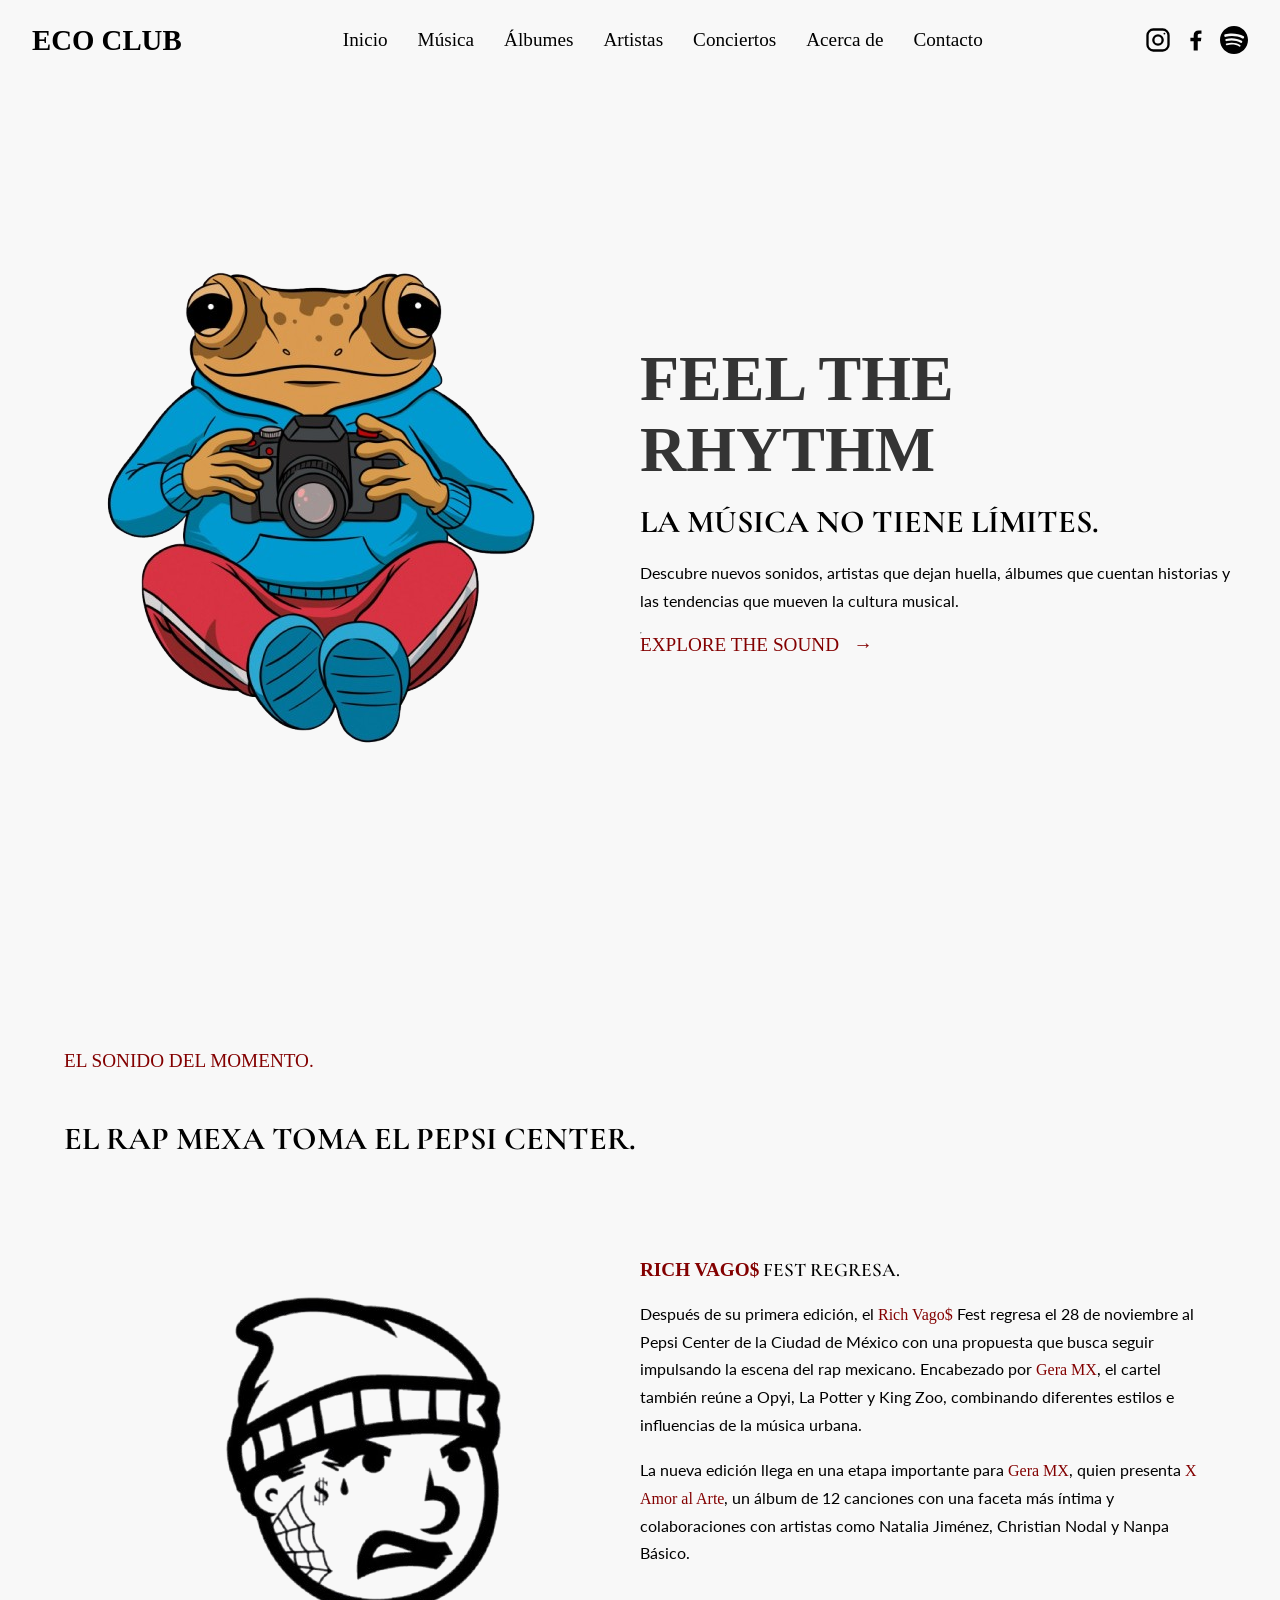
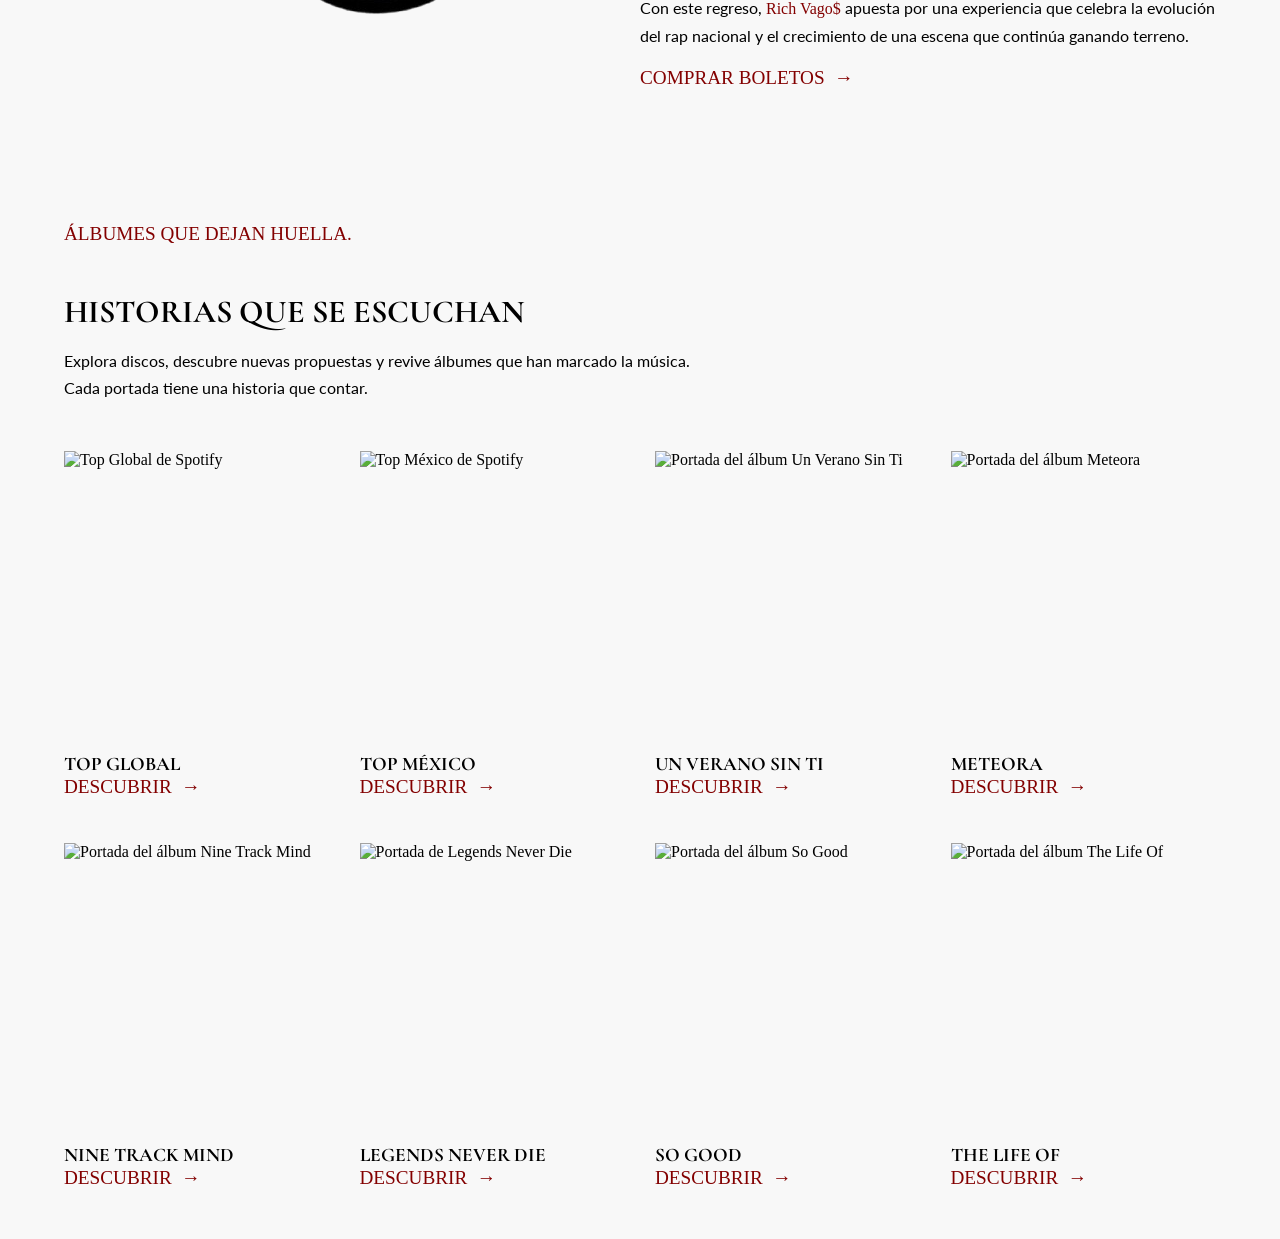
==== index.html @ f8763e29 "feat(home): guardar avance de la página principal" ====
<!DOCTYPE html>
<html>

<head>
  <meta charset="utf-8">
  <meta name="viewport" content="width=device-width">
  <link rel="stylesheet" href="css/style.css">
  <title>ECO CLUB</title>
</head>

<body>
  <div id="header"></div>
  <main>
    <div id="hero"></div>
    <div id="music"></div>
    <div id="albums"></div>
  </main>
  <script type="module" src="js/script.js"></script>
</body>

</html>
---- css/style.css ----
@import url('https://fonts.googleapis.com/css2?family=Cormorant+Garamond:wght@400;500&family=Lato:wght@400&family=Montserrat:wght@700;800&family=Permanent+Marker&display=swap');
@import url("./components/header.css");
@import url(./components/hero.css);
@import url(./components/music.css);
@import url(./components/albums.css);

* {
  margin: 0;
  padding: 0px;
}

body{
  background-color: #f8f8f8;
  background-image: url("https://www.transparenttextures.com/patterns/concrete-wall-2.png");
}

a {
  text-decoration: none;
  white-space: nowrap;
}

.container{
  width: 90%;
  max-width: 1600px;
  display: flex;
  justify-content: center;
  align-items: center;
}

.subtitle {
    width: 100%;
    display: flex;
    justify-content: flex-start;
    flex-direction: column;
    gap: 15px;
}

.subtitle h2 {
    color: #830000;
    font-family: 'Permanent Marker', cursive;
    font-weight: 400;
    font-size: clamp(1.125rem, 1.5vw, 2.375rem);
}

.subtitle h3 {
    font-family: 'Cormorant Garamond', serif;
    font-weight: 800;
    font-size: clamp(1.5rem, 2.5vw, 2.2rem);
    line-height: 1.2;
    text-transform: uppercase;
}

.subtitle p {
    font-family: 'Lato', sans-serif;
    font-weight: 400;
    font-size: clamp(1rem, 1.2vw, 1.125rem);
    line-height: 1.7;
}

a {
    color:#830000;    
    font-family: 'Permanent Marker', cursive;
    font-weight: 500;
    font-size: clamp(1.075rem, 1.5vw, 1.375rem);
    text-decoration: none;
    transition: transform 0.3s ease;
}

a:hover  {
  transform: translateX(15px);
}

span{
    color: #830000;
    font-family: 'Permanent Marker', cursive;
    font-size: clamp(1.125rem, 1.5vw, 2.375rem);
}
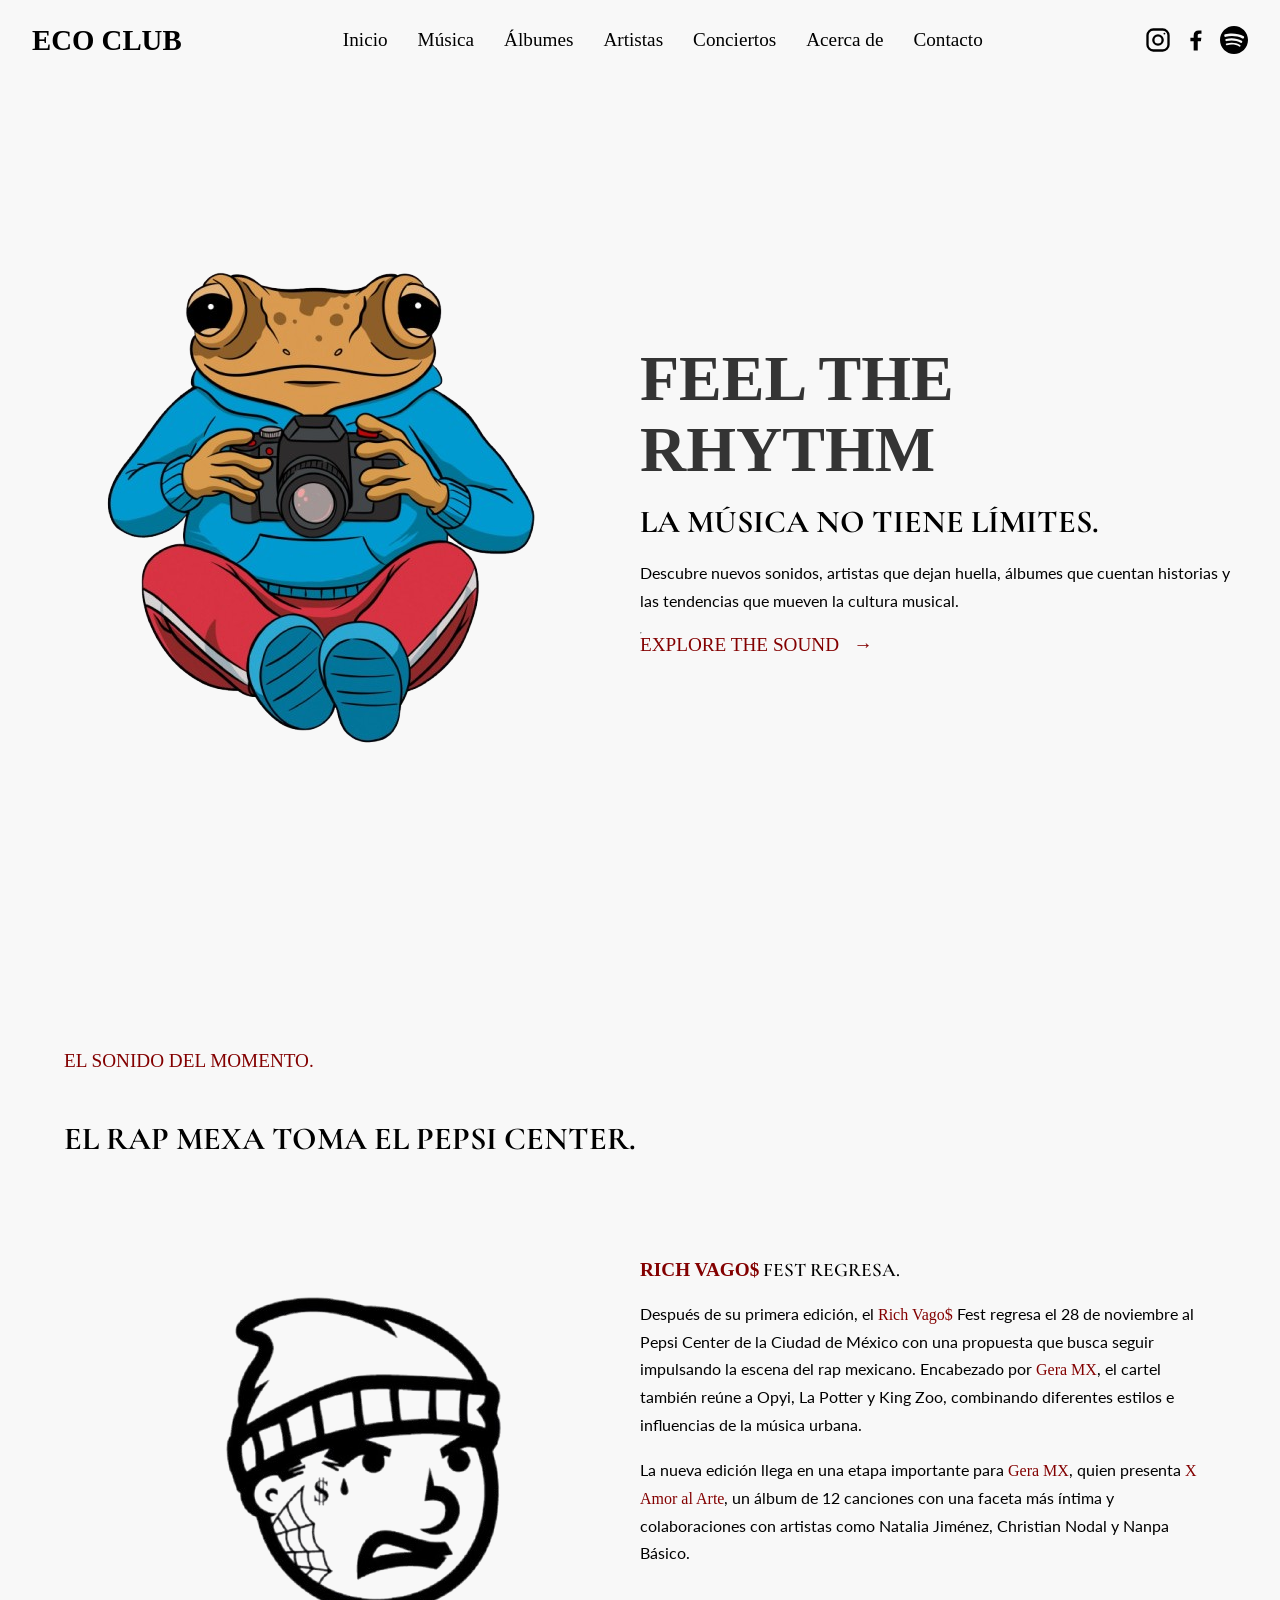
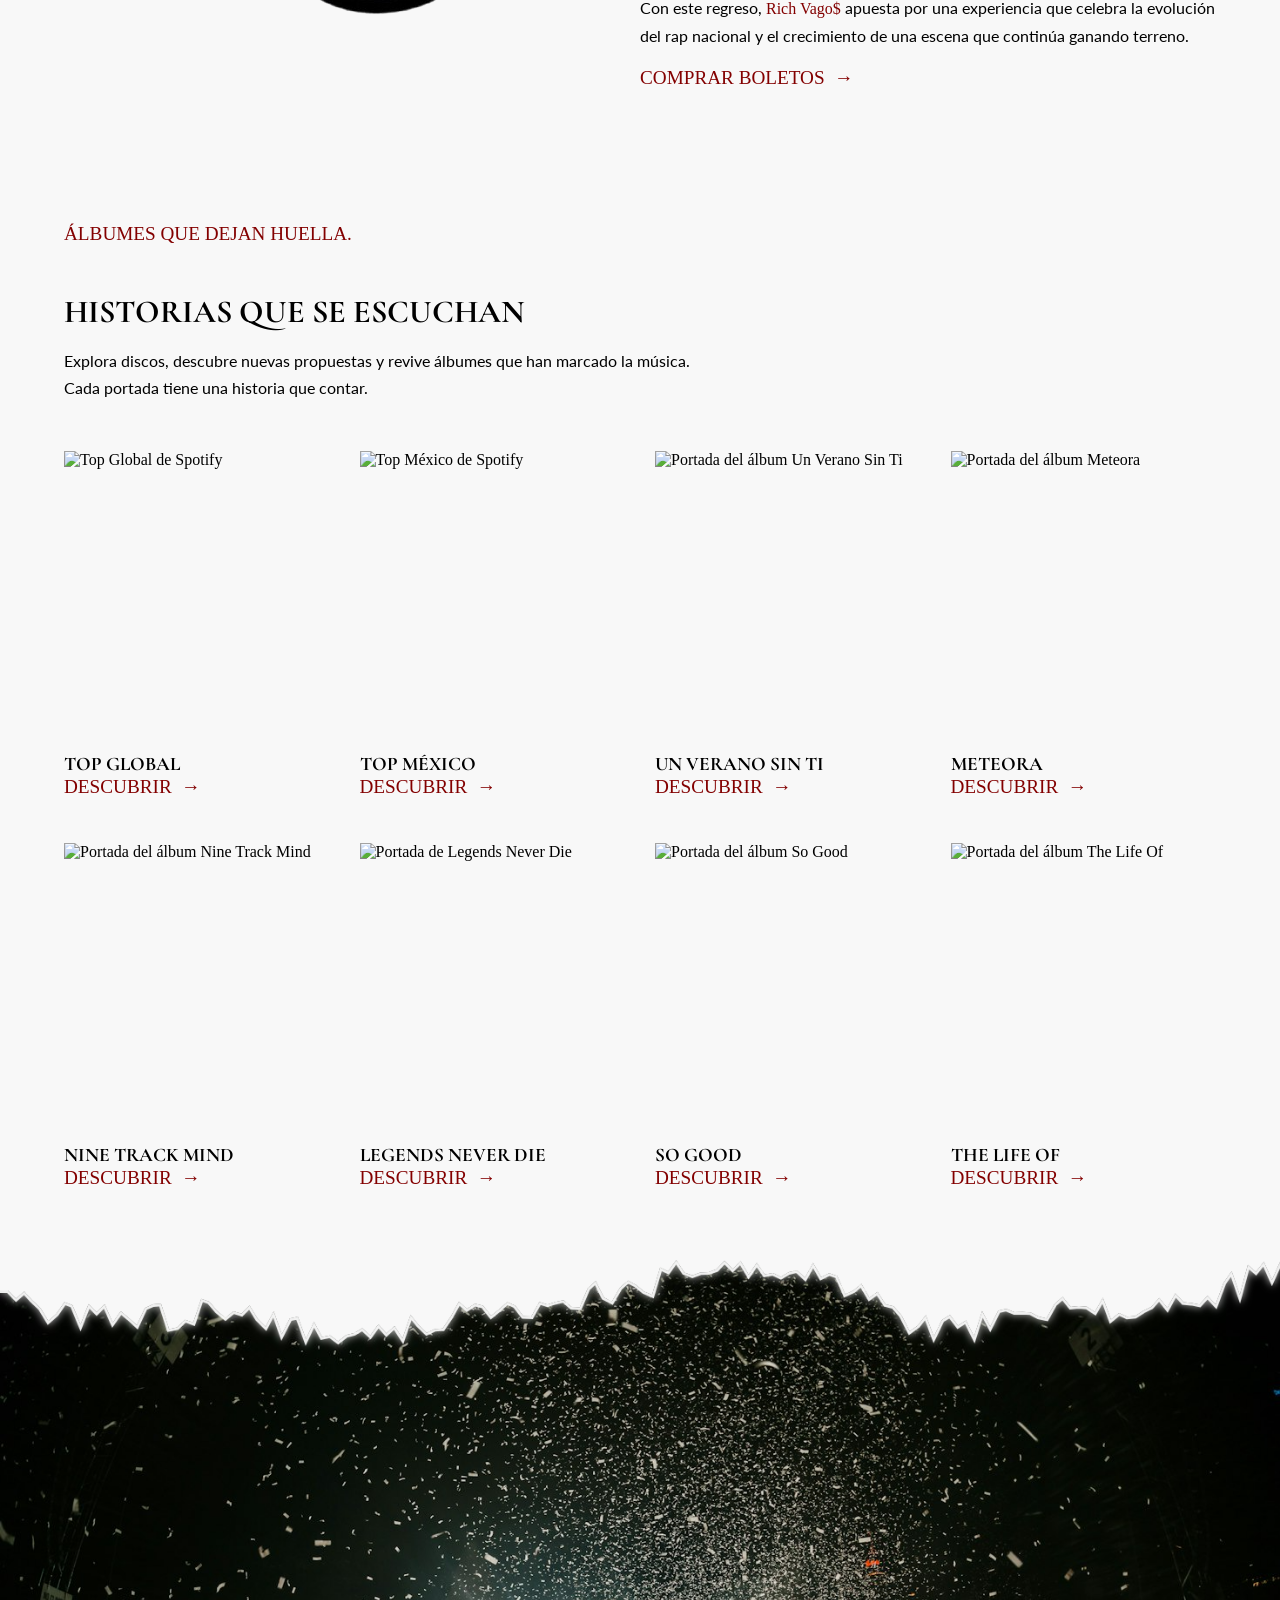
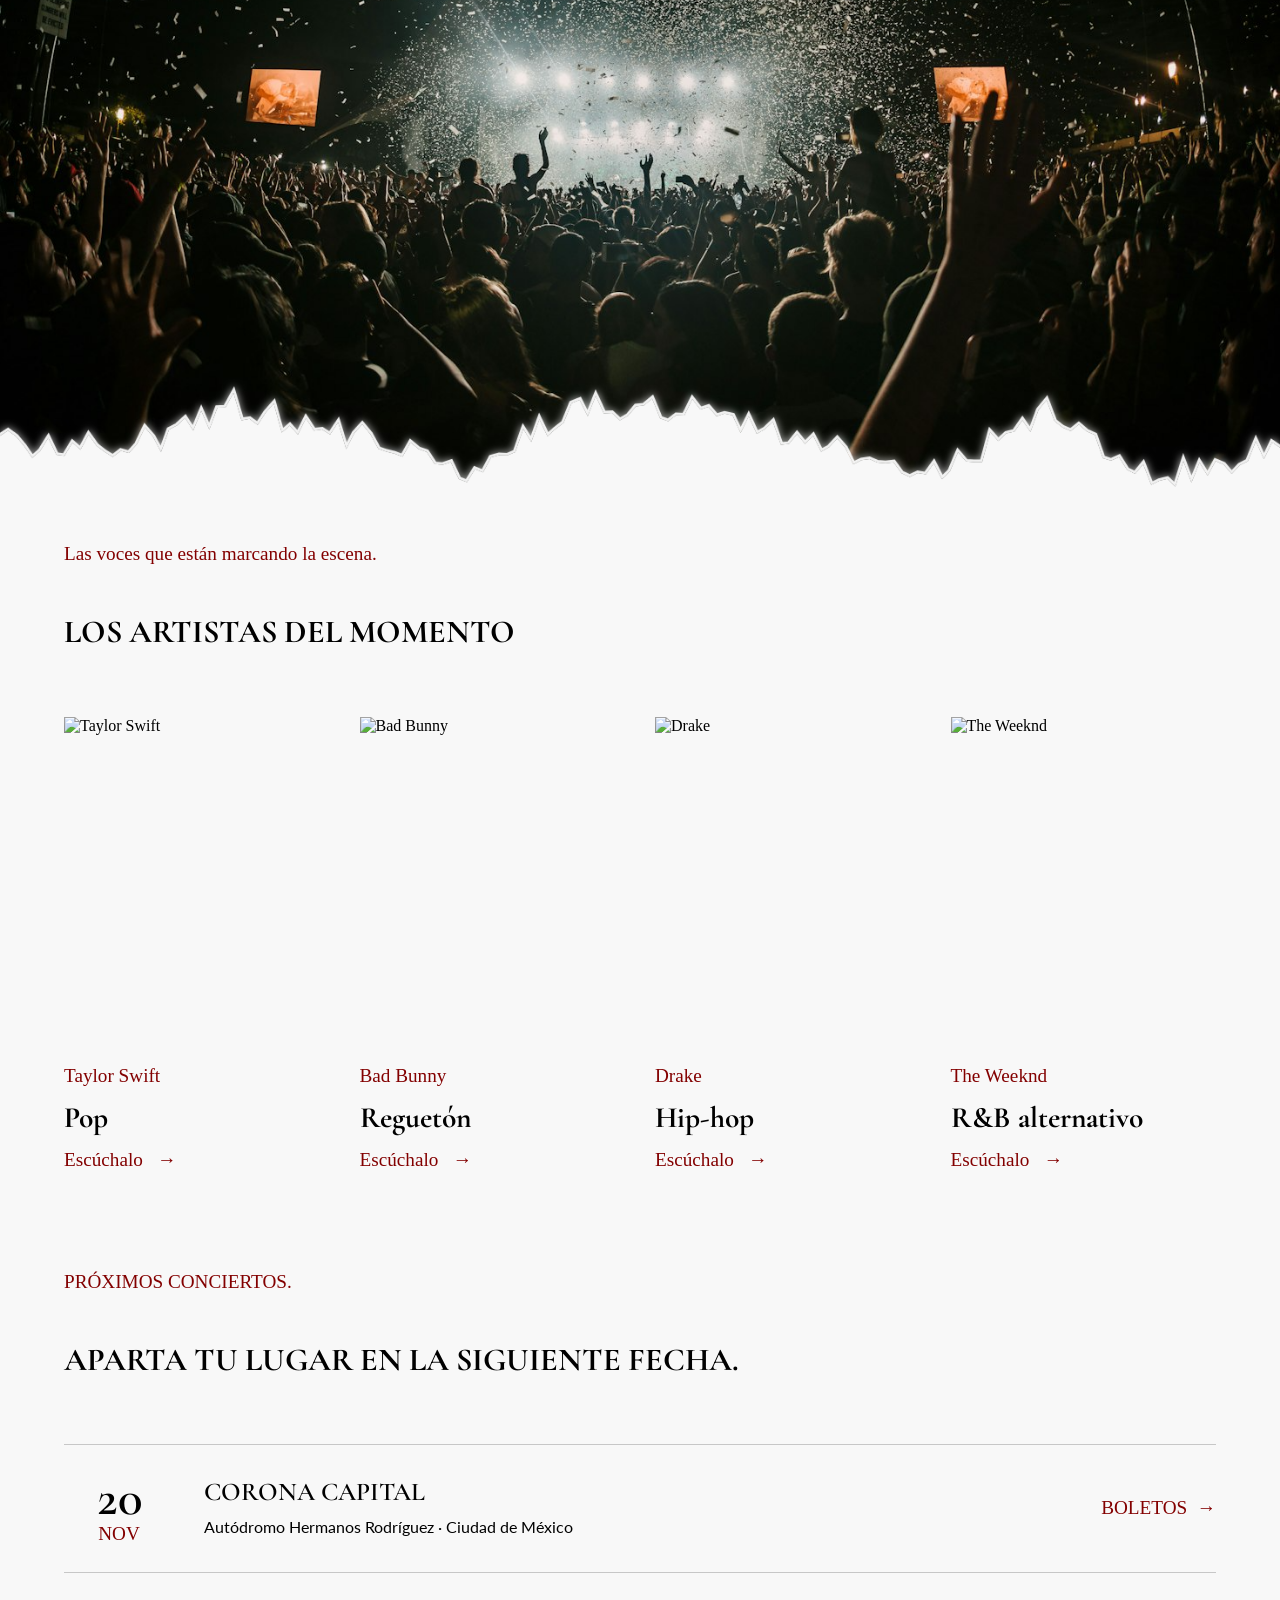
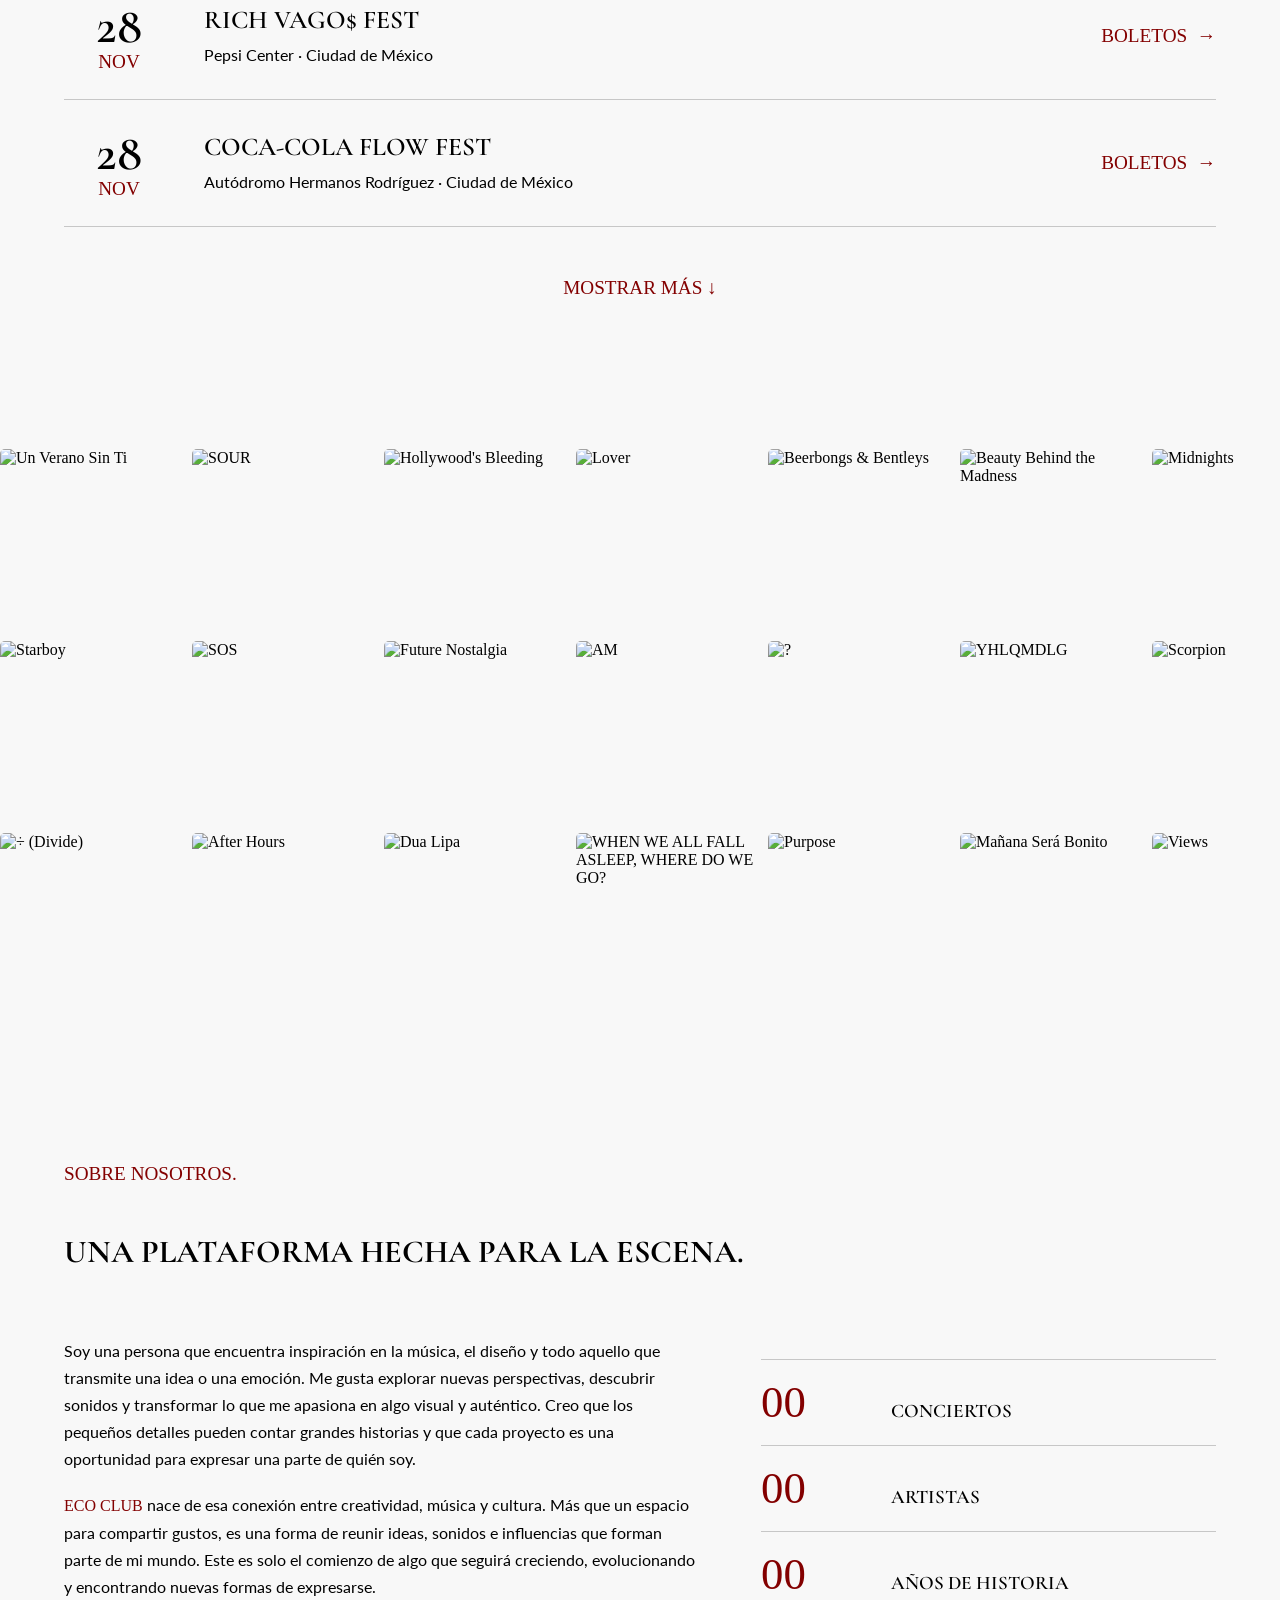
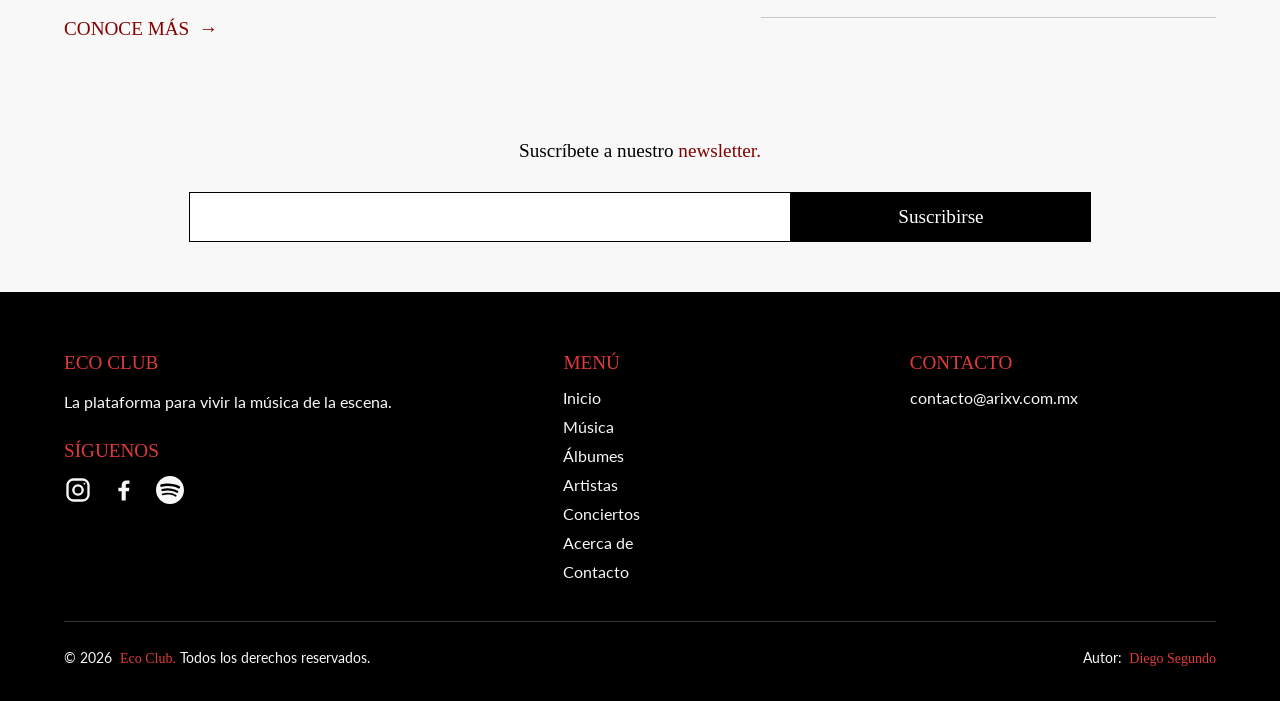
==== commit 7391034e: "Secciones restantes del blog" ====
--- a/index.html
+++ b/index.html
@@ -14,7 +14,14 @@
     <div id="hero"></div>
     <div id="music"></div>
     <div id="albums"></div>
+    <div id="parallax"></div>
+    <div id="spotlight"></div>
+    <div id="concerts"></div>
+    <div id="artist"></div>
+    <div id="about"></div>
+    <div id="newsletter"></div>
   </main>
+  <div id="footer"></div>
   <script type="module" src="js/script.js"></script>
 </body>
 
--- a/css/style.css
+++ b/css/style.css
@@ -2,7 +2,17 @@
 @import url("./components/header.css");
 @import url(./components/hero.css);
 @import url(./components/music.css);
+@import url(./components/parallax.css);
 @import url(./components/albums.css);
+@import url(./components/artist.css);
+@import url(./components/newsletter.css);
+@import url(./components/spotlight.css);
+@import url(./components/concerts.css);
+@import url(./components/about.css);
+@import url(./components/footer.css);
+@import url(./components/page.css);
+@import url(./components/about-page.css);
+@import url(./components/contact.css);
 
 * {
   margin: 0;
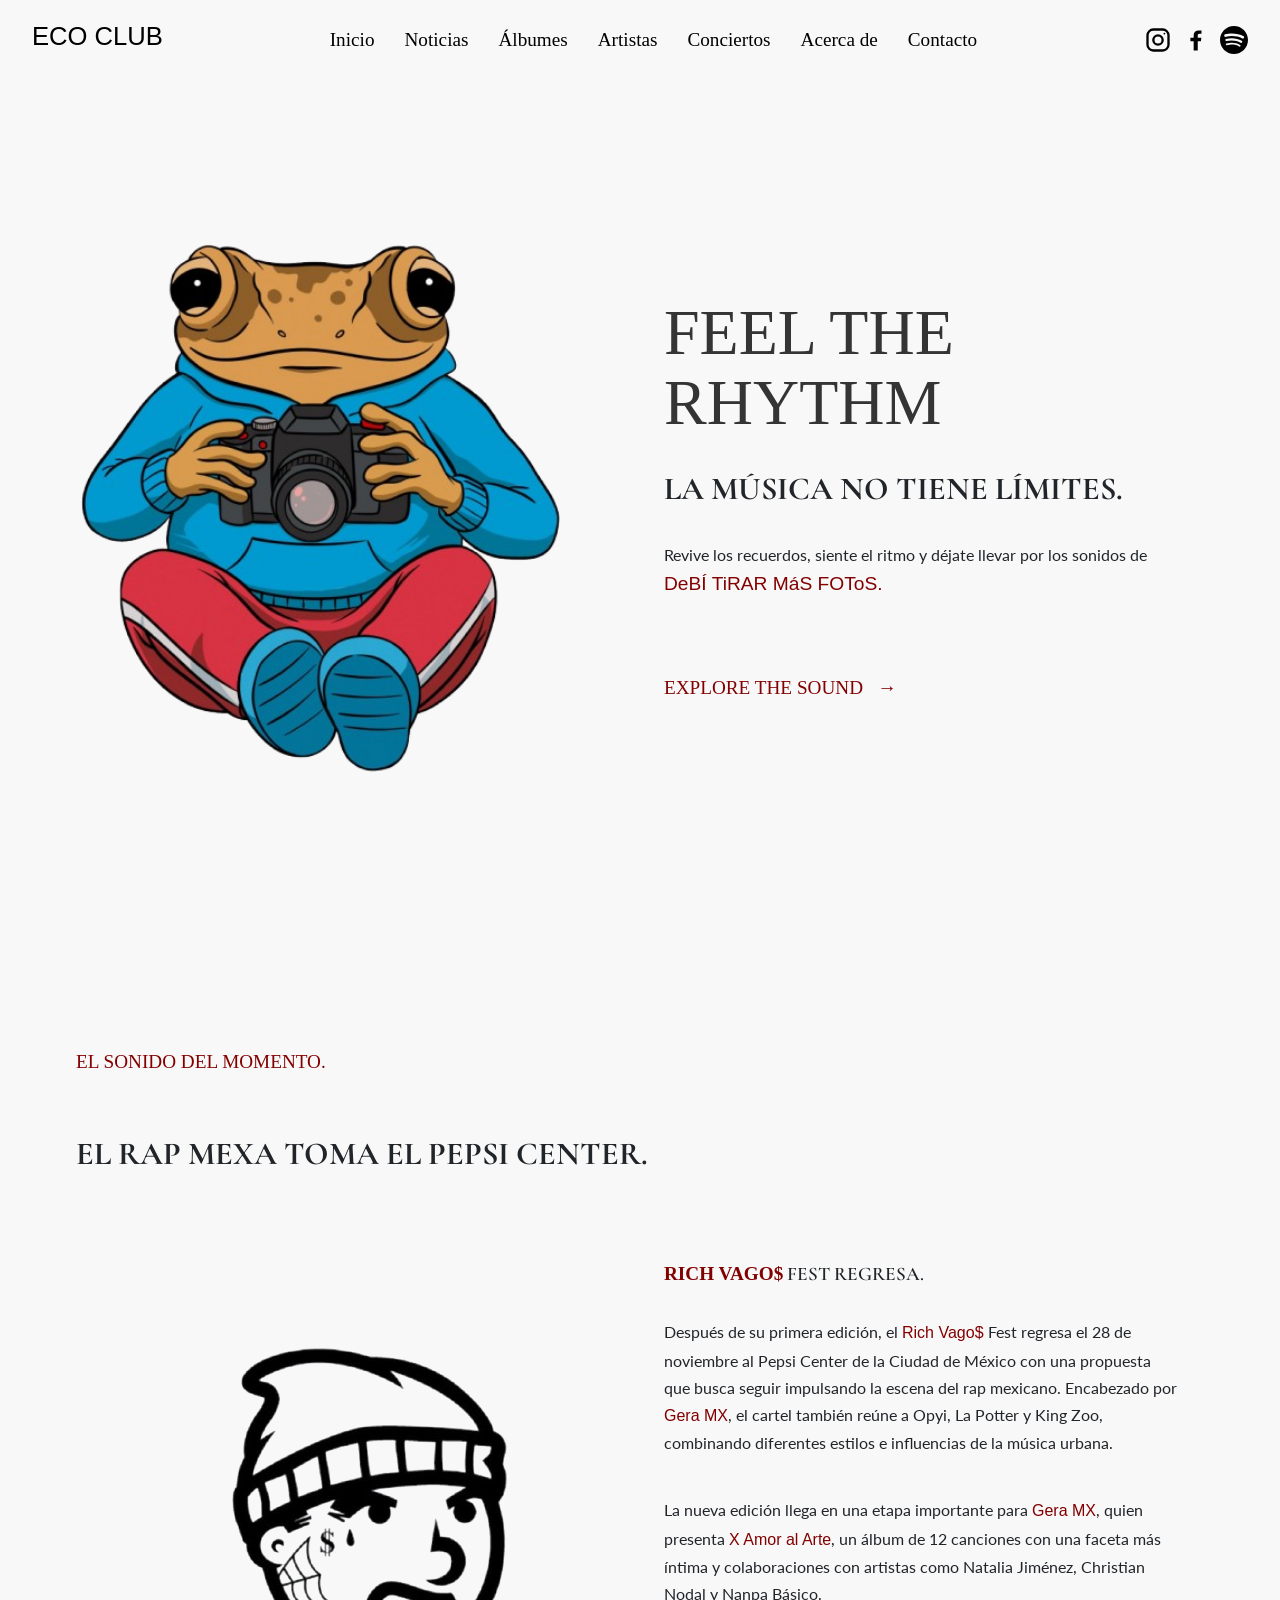
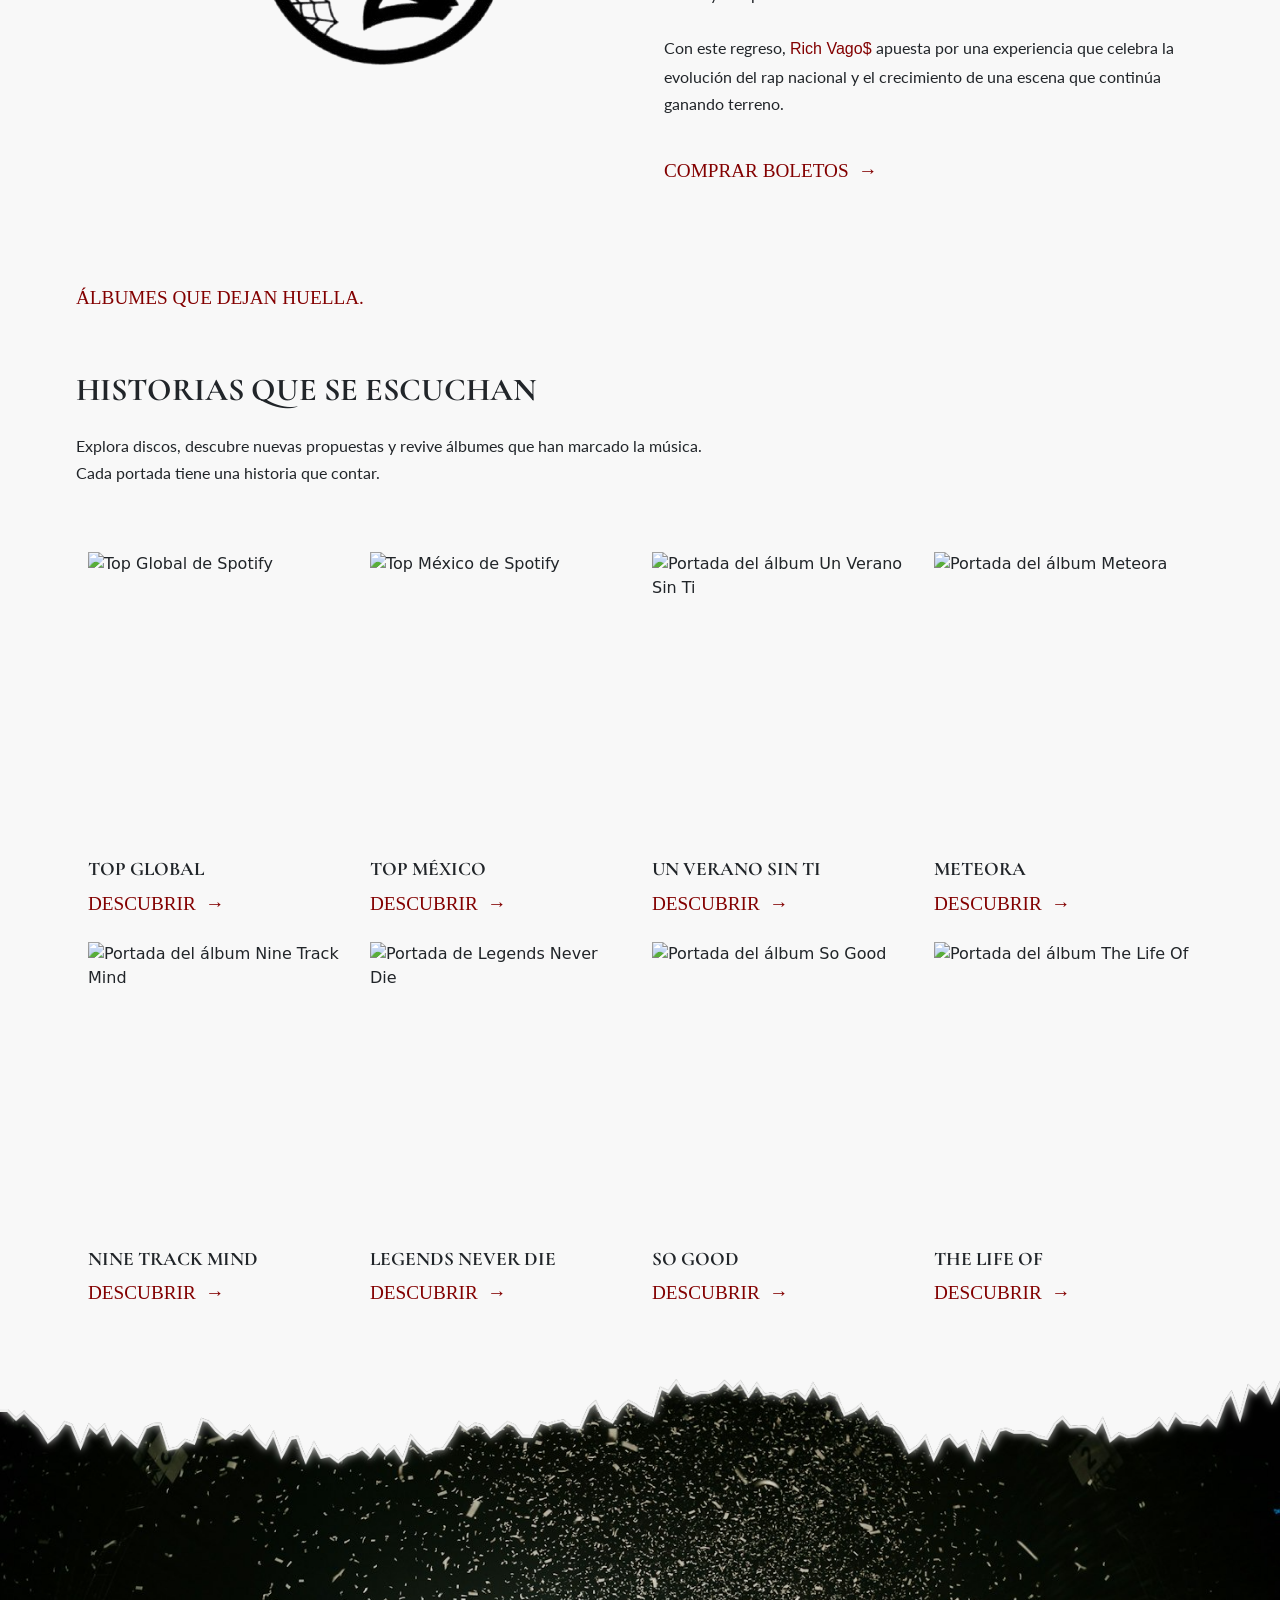
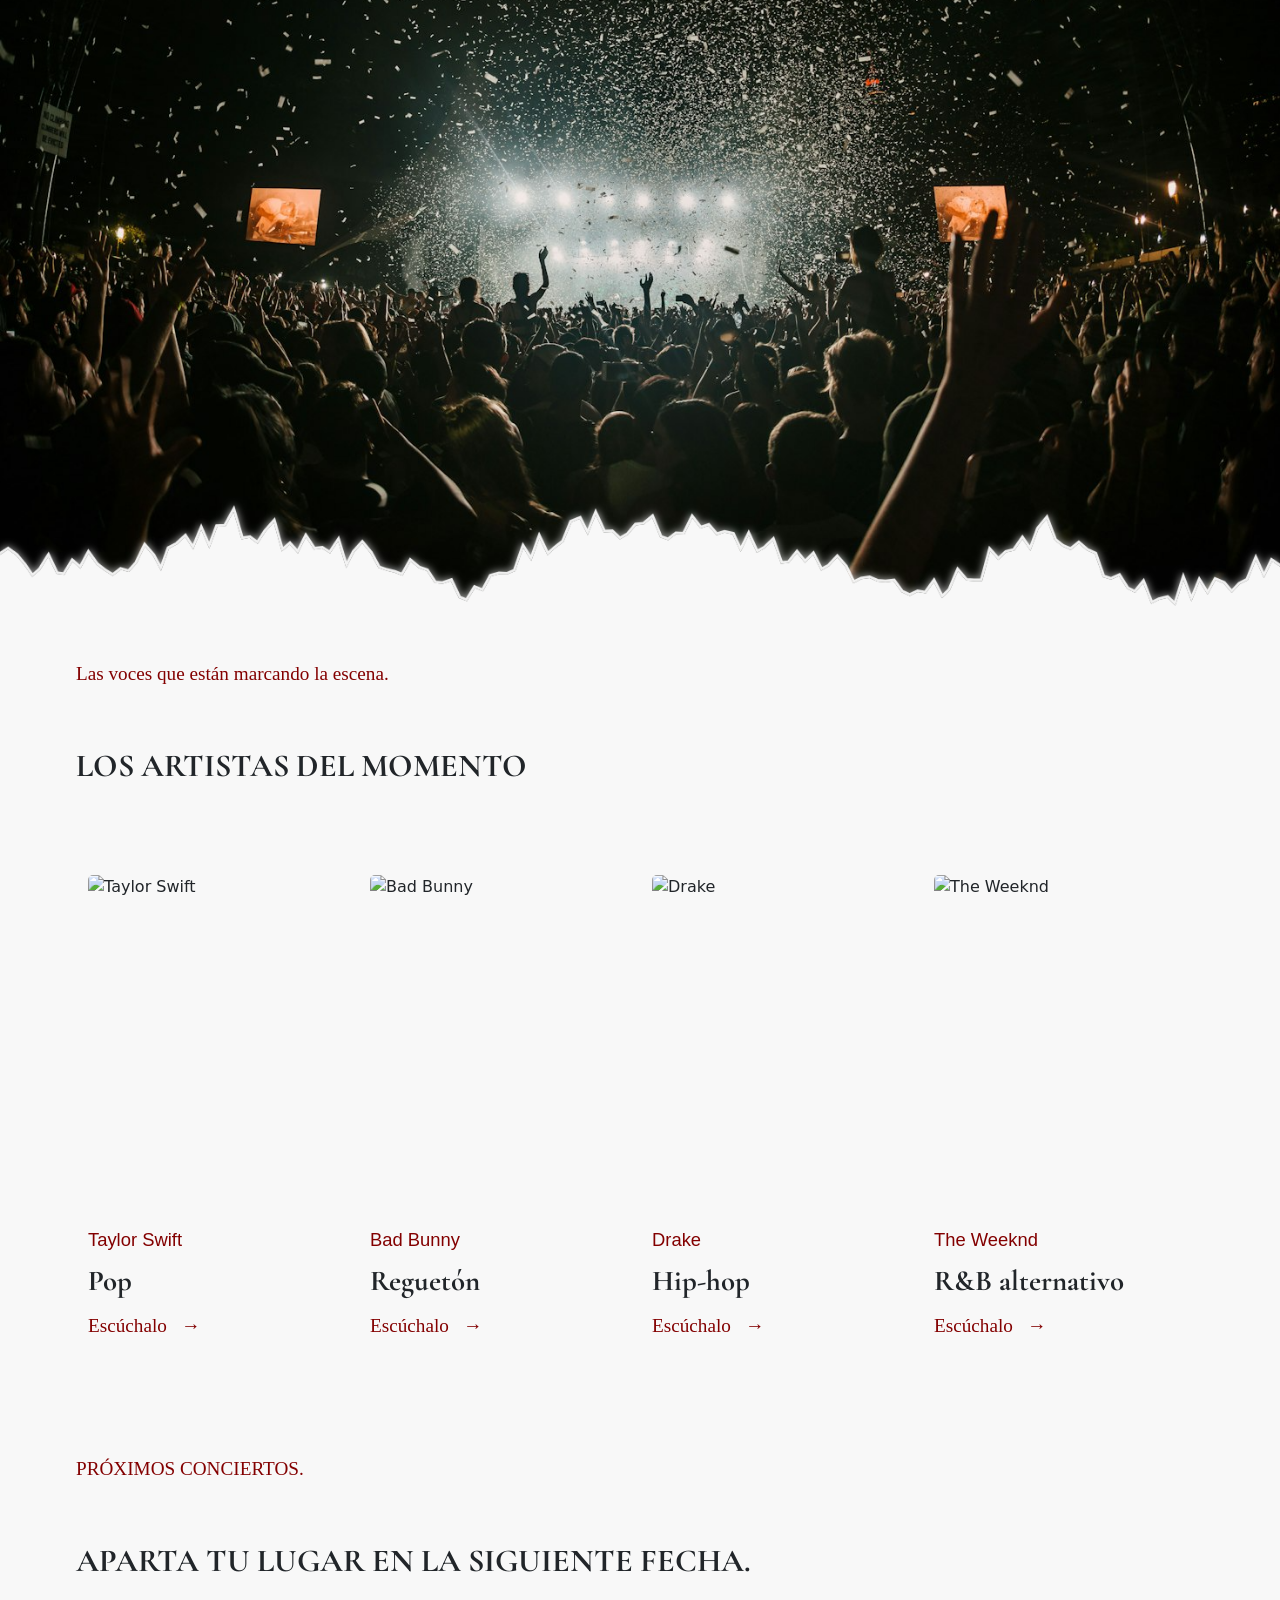
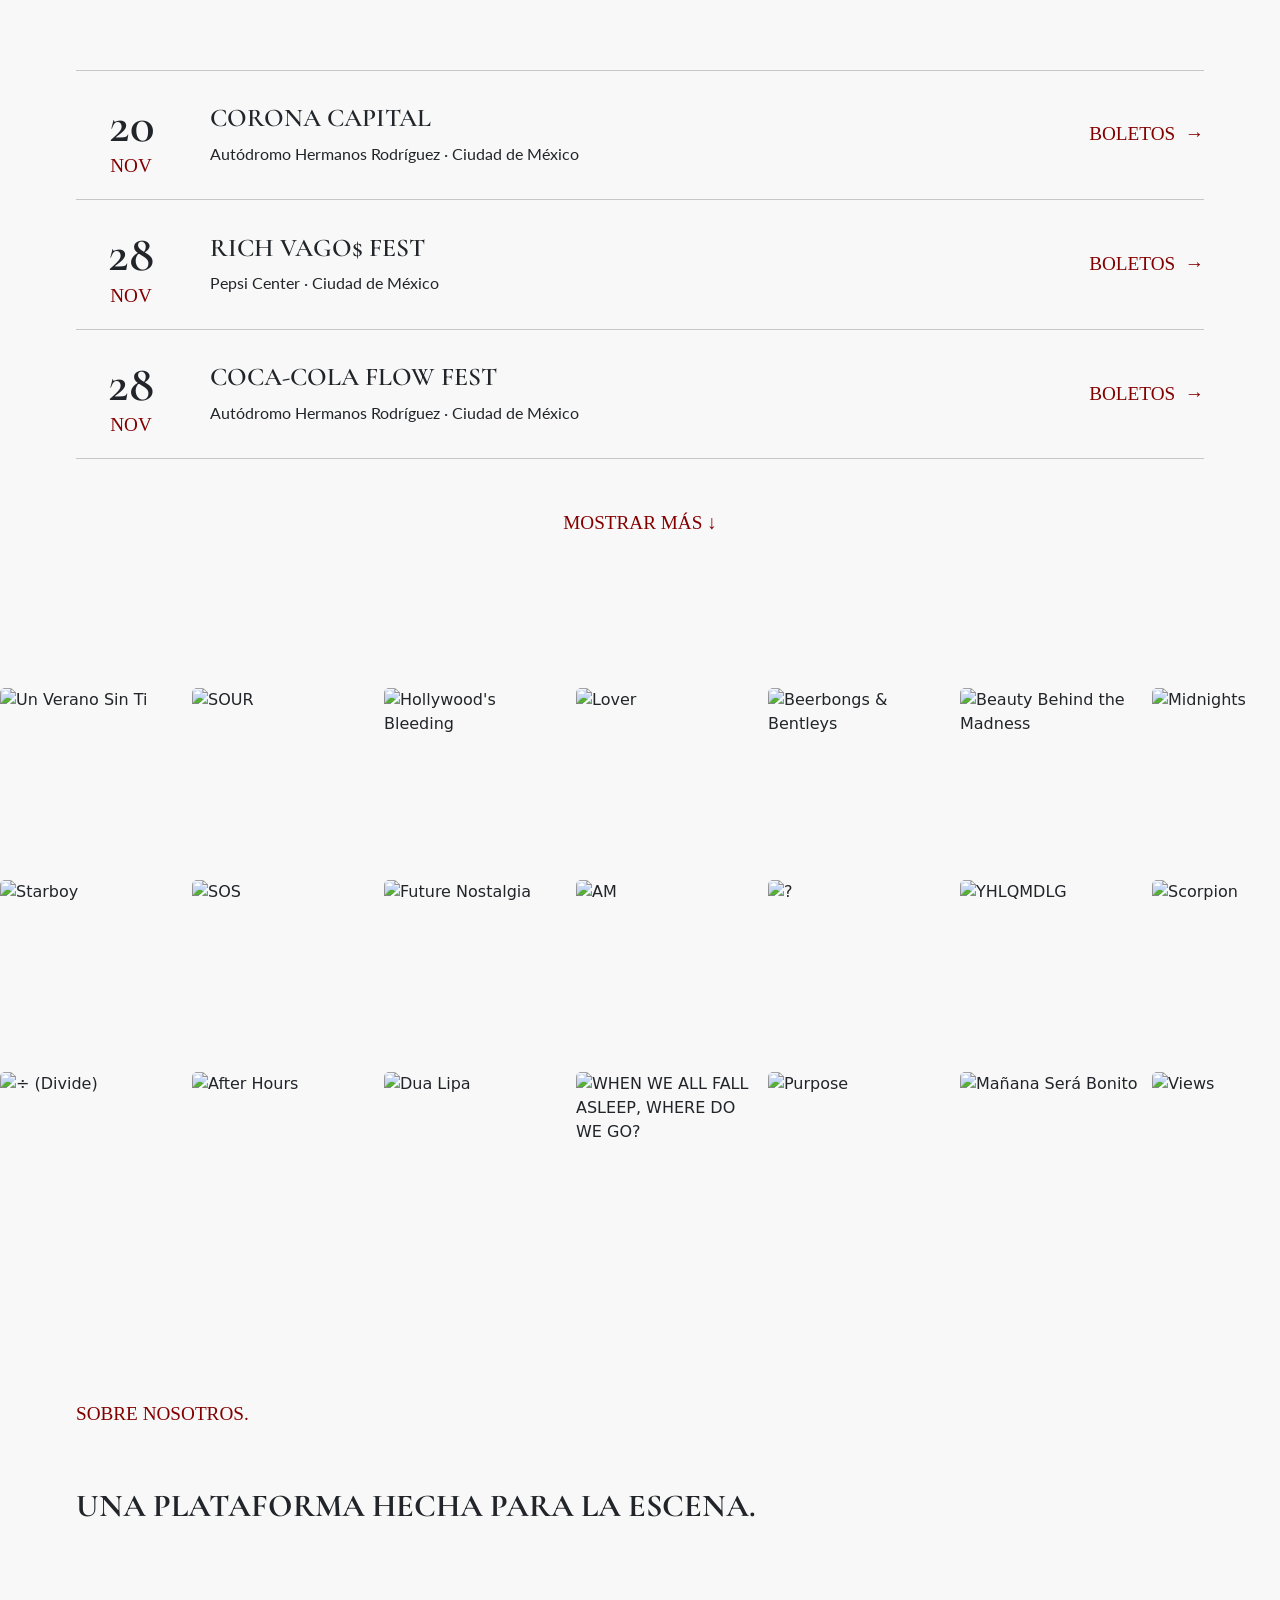
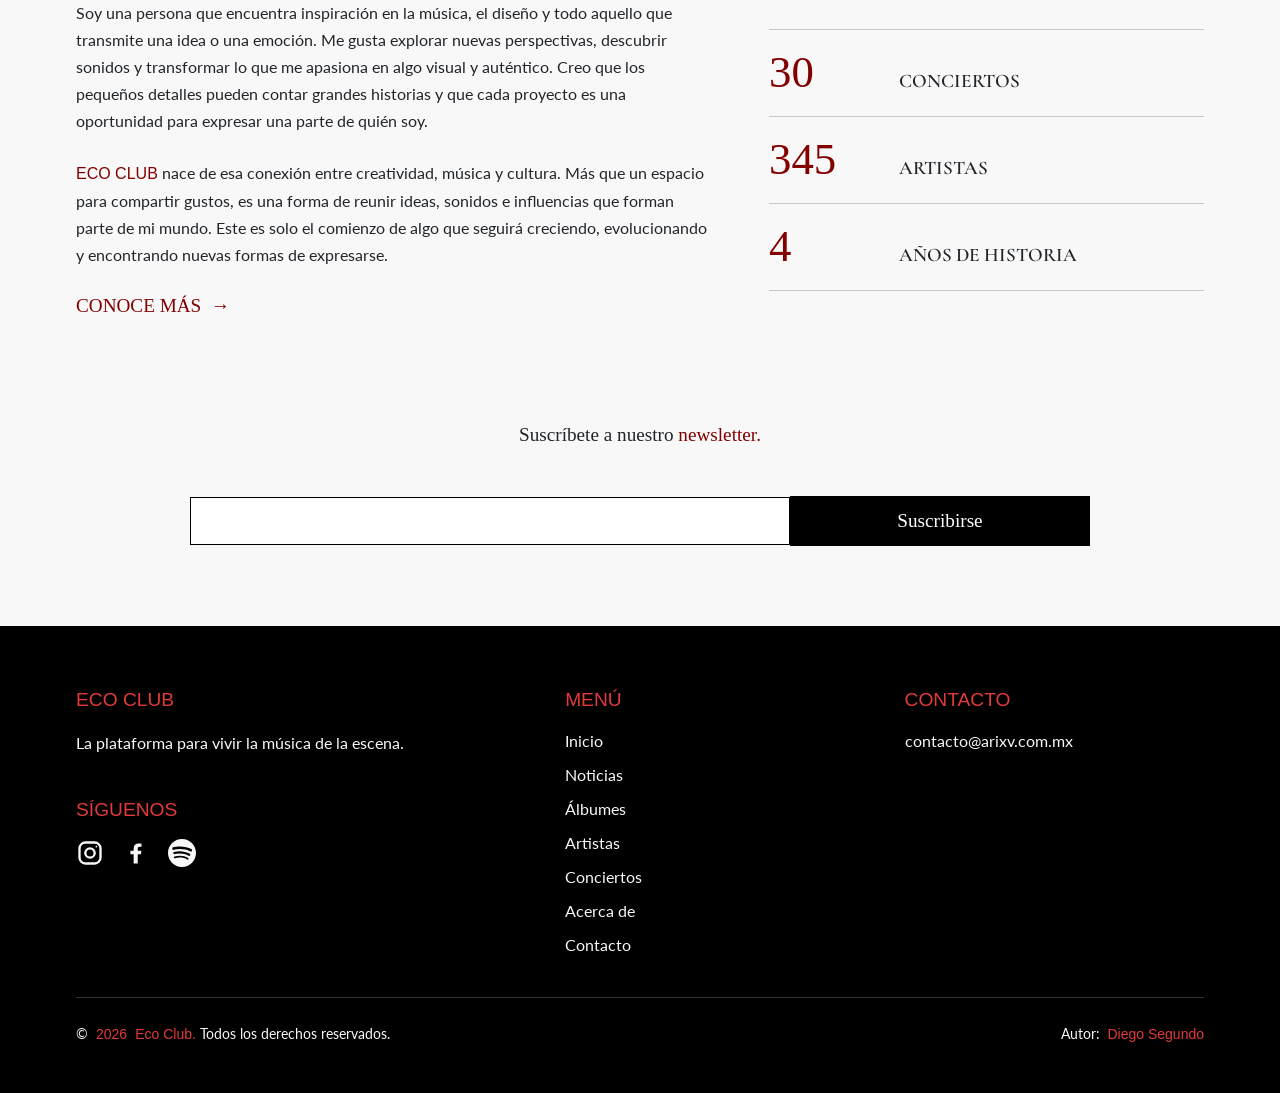
==== commit 3d3c7987: "ACtualizacion con bootstrap" ====
--- a/index.html
+++ b/index.html
@@ -1,28 +1,1042 @@
-<!DOCTYPE html>
-<html>
-
-<head>
-  <meta charset="utf-8">
-  <meta name="viewport" content="width=device-width">
-  <link rel="stylesheet" href="css/style.css">
-  <title>ECO CLUB</title>
-</head>
-
-<body>
-  <div id="header"></div>
-  <main>
-    <div id="hero"></div>
-    <div id="music"></div>
-    <div id="albums"></div>
-    <div id="parallax"></div>
-    <div id="spotlight"></div>
-    <div id="concerts"></div>
-    <div id="artist"></div>
-    <div id="about"></div>
-    <div id="newsletter"></div>
-  </main>
-  <div id="footer"></div>
-  <script type="module" src="js/script.js"></script>
-</body>
-
-</html>+<!doctype html>
+<html lang="es">
+  <head>
+    <meta charset="utf-8" />
+    <meta name="viewport" content="width=device-width, initial-scale=1" />
+    <link
+      href="https://cdn.jsdelivr.net/npm/bootstrap@5.3.3/dist/css/bootstrap.min.css"
+      rel="stylesheet"
+    />
+    <link rel="stylesheet" href="css/style.css" />
+    <title>ECO CLUB</title>
+  </head>
+
+  <body>
+    <header class="header">
+      <nav>
+        <div class="logo">
+          <a href="./#hero">
+            <h2>ECO CLUB</h2>
+          </a>
+        </div>
+
+        <button
+          class="header-toggle"
+          type="button"
+          aria-label="Abrir menú"
+          aria-expanded="false"
+          aria-controls="header-panel"
+        >
+          <span></span>
+          <span></span>
+          <span></span>
+        </button>
+
+        <div class="header-panel" id="header-panel">
+          <div class="menu">
+            <a href="./#hero">Inicio</a>
+            <a href="./#music">Noticias</a>
+            <a href="./#albums">Álbumes</a>
+            <a href="./#spotlight">Artistas</a>
+            <a href="./#concerts">Conciertos</a>
+            <a href="./#about">Acerca de</a>
+            <a href="./contact.html">Contacto</a>
+          </div>
+
+          <div class="rrss">
+            <!-- Instagram -->
+            <a
+              href="https://www.instagram.com/"
+              target="_blank"
+              rel="noopener noreferrer"
+              aria-label="Instagram"
+            >
+              <svg
+                xmlns="http://www.w3.org/2000/svg"
+                width="28"
+                height="28"
+                viewBox="0 0 24 24"
+                fill="none"
+                stroke="currentColor"
+                stroke-width="2"
+                stroke-linecap="round"
+                stroke-linejoin="round"
+              >
+                <rect x="3" y="3" width="18" height="18" rx="5" />
+                <circle cx="12" cy="12" r="4" />
+                <circle
+                  cx="17.5"
+                  cy="6.5"
+                  r=".8"
+                  fill="currentColor"
+                  stroke="none"
+                />
+              </svg>
+            </a>
+
+            <!-- Facebook -->
+            <a
+              href="https://www.facebook.com/"
+              target="_blank"
+              rel="noopener noreferrer"
+              aria-label="Facebook"
+            >
+              <svg
+                xmlns="http://www.w3.org/2000/svg"
+                width="28"
+                height="28"
+                viewBox="0 0 24 24"
+                fill="currentColor"
+              >
+                <path
+                  d="M13.5 21v-8h2.7l.4-3h-3.1V8.1c0-.9.3-1.5 1.6-1.5h1.6V3.9c-.3 0-1.3-.1-2.5-.1-2.5 0-4.2 1.5-4.2 4.3V10H7.2v3h2.8v8h3.5z"
+                />
+              </svg>
+            </a>
+
+            <!-- Spotify -->
+            <a
+              href="https://open.spotify.com/"
+              target="_blank"
+              rel="noopener noreferrer"
+              aria-label="Spotify"
+            >
+              <svg
+                xmlns="http://www.w3.org/2000/svg"
+                viewBox="0 0 24 24"
+                width="28"
+                height="28"
+                fill="currentColor"
+              >
+                <path
+                  d="M12 0C5.372 0 0 5.372 0 12s5.372 12 12 12 12-5.372 12-12S18.628 0 12 0zm5.503 17.303a.748.748 0 0 1-1.03.248c-2.822-1.725-6.375-2.11-10.56-1.156a.75.75 0 0 1-.334-1.463c4.583-1.046 8.514-.615 11.676 1.341a.75.75 0 0 1 .248 1.03zm1.47-3.27a.937.937 0 0 1-1.289.309c-3.23-1.986-8.155-2.56-11.977-1.4a.938.938 0 0 1-.545-1.794c4.365-1.323 9.786-.683 13.502 1.596a.938.938 0 0 1 .309 1.289zm.126-3.404C15.224 8.375 8.796 8.164 5.067 9.296a1.125 1.125 0 0 1-.653-2.153c4.28-1.3 11.396-1.049 15.893 1.62a1.125 1.125 0 0 1-1.208 1.866z"
+                />
+              </svg>
+            </a>
+          </div>
+        </div>
+      </nav>
+    </header>
+
+    <main>
+      <!-- HERO -->
+      <section class="hero" id="hero">
+        <div class="hero row g-0 align-items-center">
+          <div class="hero-img col-12 col-md-6 order-2 order-md-1">
+            <img src="assets/image/concho.png" alt="concho" class="img-fluid" />
+          </div>
+
+          <div class="hero-text col-12 col-md-6 order-1 order-md-2 px-4">
+            <h1>
+              FEEL THE <br />
+              RHYTHM
+            </h1>
+            <br />
+            <h2>La música no tiene límites.</h2>
+            <br />
+            <p>
+              Revive los recuerdos, siente el ritmo y déjate llevar por los
+              sonidos de <br /><span> DeBÍ TiRAR MáS FOToS.</span>
+            </p>
+            <br />
+            <hr />
+            <a
+              target="_blank"
+              rel="noopener noreferrer"
+              href="https://open.spotify.com/playlist/3S3cySwNzbTNxKIgeTXHfK"
+              >EXPLORE THE SOUND &nbsp; →</a
+            >
+          </div>
+        </div>
+      </section>
+
+      <!-- MUSIC -->
+      <section class="music" id="music">
+        <div class="container">
+          <div class="music-container">
+            <div class="subtitle">
+              <h2>EL SONIDO DEL MOMENTO.</h2>
+              <br />
+              <h3>El rap mexa toma el Pepsi Center.</h3>
+              <p></p>
+            </div>
+
+            <div class="music-content">
+              <div class="music-item row g-0 align-items-center">
+                <div
+                  class="img-item col-12 col-md-6 order-2 order-md-1 mt-4 mt-md-0"
+                >
+                  <img
+                    src="./assets/image/rv.png"
+                    alt="Rich Vago$ Fest"
+                    class="img-fluid"
+                  />
+                </div>
+
+                <div
+                  class="text-item col-12 col-md-6 order-1 order-md-2 px-md-4"
+                >
+                  <h2><span>RICH VAGO$</span> FEST REGRESA.</h2>
+                  <br />
+                  <p>
+                    Después de su primera edición, el
+                    <span>Rich Vago$</span> Fest regresa el 28 de noviembre al
+                    Pepsi Center de la Ciudad de México con una propuesta que
+                    busca seguir impulsando la escena del rap mexicano.
+                    Encabezado por <span>Gera MX</span>, el cartel también reúne
+                    a Opyi, La Potter y King Zoo, combinando diferentes estilos
+                    e influencias de la música urbana.
+                  </p>
+                  <br />
+                  <p>
+                    La nueva edición llega en una etapa importante para
+                    <span>Gera MX</span>, quien presenta
+                    <span>X Amor al Arte</span>, un álbum de 12 canciones con
+                    una faceta más íntima y colaboraciones con artistas como
+                    Natalia Jiménez, Christian Nodal y Nanpa Básico.
+                    <br /><br />Con este regreso, <span>Rich Vago$</span>
+                    apuesta por una experiencia que celebra la evolución del rap
+                    nacional y el crecimiento de una escena que continúa ganando
+                    terreno.
+                  </p>
+                  <br />
+                  <a
+                    href="https://www.ticketmaster.com.mx/gera-mx-mexico-28-11-2026/event/14006538AE0FA0EC"
+                    target="_blank"
+                    rel="noopener noreferrer"
+                    >COMPRAR BOLETOS&nbsp; →</a
+                  >
+                </div>
+              </div>
+            </div>
+          </div>
+        </div>
+      </section>
+
+      <!-- ALBUMS -->
+      <section class="albums" id="albums">
+        <div class="container">
+          <div class="albums-container">
+            <div class="subtitle">
+              <h2>ÁLBUMES QUE DEJAN HUELLA.</h2>
+              <br />
+              <h3>Historias que se escuchan</h3>
+              <p>
+                Explora discos, descubre nuevas propuestas y revive álbumes que
+                han marcado la música.<br />
+                Cada portada tiene una historia que contar.
+              </p>
+            </div>
+
+            <div class="albums-content">
+              <div
+                class="albums-grid row row-cols-2 row-cols-md-3 row-cols-lg-4 g-4"
+              >
+                <article class="album-item col">
+                  <img
+                    src="https://charts-images.scdn.co/assets/locale_en/regional/daily/region_global_default.jpg"
+                    alt="Top Global de Spotify"
+                  />
+                  <br /><br />
+                  <h4>Top Global</h4>
+                  <a
+                    href="https://open.spotify.com/playlist/37i9dQZEVXbMDoHDwVN2tF"
+                    target="_blank"
+                    rel="noopener noreferrer"
+                    >DESCUBRIR&nbsp; →</a
+                  >
+                </article>
+
+                <article class="album-item col">
+                  <img
+                    src="https://charts-images.scdn.co/assets/locale_en/regional/daily/region_mx_default.jpg"
+                    alt="Top México de Spotify"
+                  />
+                  <br /><br />
+                  <h4>Top México</h4>
+                  <a
+                    href="https://open.spotify.com/playlist/37i9dQZEVXbO3qyFxbkOE1"
+                    target="_blank"
+                    rel="noopener noreferrer"
+                    >DESCUBRIR&nbsp; →</a
+                  >
+                </article>
+
+                <article class="album-item col">
+                  <img
+                    src="https://i.scdn.co/image/ab67616d0000b27349d694203245f241a1bcaa72"
+                    alt="Portada del álbum Un Verano Sin Ti"
+                  />
+                  <br /><br />
+                  <h4>Un Verano Sin Ti</h4>
+                  <a
+                    href="https://open.spotify.com/intl-es/album/3RQQmkQEvNCY4prGKE6oc5"
+                    target="_blank"
+                    rel="noopener noreferrer"
+                    >DESCUBRIR&nbsp; →</a
+                  >
+                </article>
+
+                <article class="album-item col">
+                  <img
+                    src="https://i.scdn.co/image/ab67616d0000b2735f1f51d14e8bea89484ecd1b"
+                    alt="Portada del álbum Meteora"
+                  />
+                  <br /><br />
+                  <h4>Meteora</h4>
+                  <a
+                    href="https://open.spotify.com/intl-es/album/4Gfnly5CzMJQqkUFfoHaP3"
+                    target="_blank"
+                    rel="noopener noreferrer"
+                    >DESCUBRIR&nbsp; →</a
+                  >
+                </article>
+
+                <article class="album-item col">
+                  <img
+                    src="https://i.scdn.co/image/ab67616d0000b273633a2d775747bccfbcb17a45"
+                    alt="Portada del álbum Nine Track Mind"
+                  />
+                  <br /><br />
+                  <h4>Nine Track Mind</h4>
+                  <a
+                    href="https://open.spotify.com/intl-es/album/5Nwsra93UQYJ6xxcjcE10x"
+                    target="_blank"
+                    rel="noopener noreferrer"
+                    >DESCUBRIR&nbsp; →</a
+                  >
+                </article>
+
+                <article class="album-item col">
+                  <img
+                    src="https://i.scdn.co/image/ab67616d0000b2732ccc327ed424f1f4b46d7aeb"
+                    alt="Portada de Legends Never Die"
+                  />
+                  <br /><br />
+                  <h4>Legends Never Die</h4>
+                  <a
+                    href="https://open.spotify.com/intl-es/track/04pjfS3YIK6gXjxi1zHeZa"
+                    target="_blank"
+                    rel="noopener noreferrer"
+                    >DESCUBRIR&nbsp; →</a
+                  >
+                </article>
+
+                <article class="album-item col">
+                  <img
+                    src="https://i.scdn.co/image/ab67616d0000b273401bf6103d4b7f5230a21582"
+                    alt="Portada del álbum So Good"
+                  />
+                  <br /><br />
+                  <h4>So Good</h4>
+                  <a
+                    href="https://open.spotify.com/intl-es/album/5YLRVHDVRw3QqWbeTGpC5B"
+                    target="_blank"
+                    rel="noopener noreferrer"
+                    >DESCUBRIR&nbsp; →</a
+                  >
+                </article>
+
+                <article class="album-item col">
+                  <img
+                    src="https://i.scdn.co/image/ab67616d00001e02cf3de6b538d8b1ed73a4d5d1"
+                    alt="Portada del álbum The Life Of"
+                  />
+                  <br /><br />
+                  <h4>The Life Of</h4>
+                  <a
+                    href="https://open.spotify.com/album/4hF2gTGuPYlykYuphDxi8J"
+                    target="_blank"
+                    rel="noopener noreferrer"
+                    >DESCUBRIR&nbsp; →</a
+                  >
+                </article>
+              </div>
+            </div>
+          </div>
+        </div>
+      </section>
+
+      <!-- PARALLAX -->
+      <section class="parallax">
+        <img src="./assets/image/ripperbg.png" alt="" />
+      </section>
+
+      <!-- SPOTLIGHT -->
+      <section class="spotlight" id="spotlight">
+        <div class="container">
+          <div class="spotlight-container">
+            <div class="subtitle">
+              <h2>Las voces que están marcando la escena.</h2>
+              <br />
+              <h3>Los artistas del momento</h3>
+              <p></p>
+            </div>
+
+            <div class="spotlight-grid row row-cols-2 row-cols-lg-4 g-4">
+              <!-- Taylor Swift -->
+              <div class="col">
+                <article
+                  class="spotlight-card card h-100 border-0 bg-transparent"
+                >
+                  <div class="spotlight-img">
+                    <img
+                      src="https://upload.wikimedia.org/wikipedia/commons/d/d7/Taylor_Swift_at_the_2023_MTV_Video_Music_Awards_4.png?utm_source=es.wikipedia.org&utm_campaign=index&utm_content=original"
+                      alt="Taylor Swift"
+                      loading="lazy"
+                      class="card-img-top"
+                    />
+                  </div>
+                  <div class="card-body px-0">
+                    <h4 class="card-title">Taylor Swift</h4>
+                    <p class="card-text">Pop</p>
+                    <a
+                      href="https://open.spotify.com/playlist/37i9dQZF1DX5KpP2LN299J"
+                      target="_blank"
+                      rel="noopener noreferrer"
+                      >Escúchalo &nbsp; →</a
+                    >
+                  </div>
+                </article>
+              </div>
+
+              <!-- Bad Bunny -->
+              <div class="col">
+                <article
+                  class="spotlight-card card h-100 border-0 bg-transparent"
+                >
+                  <div class="spotlight-img">
+                    <img
+                      src="https://imagenes.elpais.com/resizer/v2/U52QPYUXUZGKDKTFPGSJ7YB5RQ.jpg?auth=1b8b45bd464d922b4b1b9a0881142fd1e9dc605a693f440689f95e2cfa314d95&width=414"
+                      alt="Bad Bunny"
+                      loading="lazy"
+                      class="card-img-top"
+                    />
+                  </div>
+                  <div class="card-body px-0">
+                    <h4 class="card-title">Bad Bunny</h4>
+                    <p class="card-text">Reguetón</p>
+                    <a
+                      href="https://open.spotify.com/playlist/37i9dQZF1DX2apWzyECwyZ"
+                      target="_blank"
+                      rel="noopener noreferrer"
+                      >Escúchalo &nbsp; →</a
+                    >
+                  </div>
+                </article>
+              </div>
+
+              <!-- Drake -->
+              <div class="col">
+                <article
+                  class="spotlight-card card h-100 border-0 bg-transparent"
+                >
+                  <div class="spotlight-img">
+                    <img
+                      src="https://encrypted-tbn0.gstatic.com/images?q=tbn:ANd9GcRTD_sDWPj7ZnIXNQFqYEove0QhKrHTyhZ8myCKfuB-zQ&s=10"
+                      alt="Drake"
+                      loading="lazy"
+                      class="card-img-top"
+                    />
+                  </div>
+                  <div class="card-body px-0">
+                    <h4 class="card-title">Drake</h4>
+                    <p class="card-text">Hip-hop</p>
+                    <a
+                      href="https://open.spotify.com/playlist/37i9dQZF1DX7QOv5kjbU68"
+                      target="_blank"
+                      rel="noopener noreferrer"
+                      >Escúchalo &nbsp; →</a
+                    >
+                  </div>
+                </article>
+              </div>
+
+              <!-- The Weeknd -->
+              <div class="col">
+                <article
+                  class="spotlight-card card h-100 border-0 bg-transparent"
+                >
+                  <div class="spotlight-img">
+                    <img
+                      src="https://encrypted-tbn0.gstatic.com/images?q=tbn:ANd9GcSx_rxpTvziCNPP8xweW0mLtGizjT8i3GDNrj1un-otJA&s=10"
+                      alt="The Weeknd"
+                      loading="lazy"
+                      class="card-img-top"
+                    />
+                  </div>
+                  <div class="card-body px-0">
+                    <h4 class="card-title">The Weeknd</h4>
+                    <p class="card-text">R&amp;B alternativo</p>
+                    <a
+                      href="https://open.spotify.com/playlist/37i9dQZF1DX6bnzK9KPvrz"
+                      target="_blank"
+                      rel="noopener noreferrer"
+                      >Escúchalo &nbsp; →</a
+                    >
+                  </div>
+                </article>
+              </div>
+            </div>
+          </div>
+        </div>
+      </section>
+
+      <!-- CONCERTS -->
+      <section class="concerts" id="concerts">
+        <div class="container">
+          <div class="concerts-container">
+            <div class="subtitle">
+              <h2>PRÓXIMOS CONCIERTOS.</h2>
+              <br />
+              <h3>Aparta tu lugar en la siguiente fecha.</h3>
+              <p></p>
+            </div>
+
+            <div class="concerts-list w-100 border-top">
+              <!-- Corona Capital -->
+              <div
+                class="concert-item row g-0 align-items-center py-4 border-bottom"
+              >
+                <div
+                  class="concert-date col-auto d-flex flex-column align-items-center"
+                >
+                  <h4>20</h4>
+                  <span>NOV</span>
+                </div>
+                <div class="concert-info col px-3 px-md-4 d-flex flex-column">
+                  <h4>Corona Capital</h4>
+                  <p>Autódromo Hermanos Rodríguez · Ciudad de México</p>
+                </div>
+                <div class="concert-link col-12 col-md-auto mt-2 mt-md-0">
+                  <a
+                    href="https://www.coronacapital.com.mx/"
+                    target="_blank"
+                    rel="noopener noreferrer"
+                    >BOLETOS&nbsp; →</a
+                  >
+                </div>
+              </div>
+
+              <!-- Rich Vago$ Fest -->
+              <div
+                class="concert-item row g-0 align-items-center py-4 border-bottom"
+              >
+                <div
+                  class="concert-date col-auto d-flex flex-column align-items-center"
+                >
+                  <h4>28</h4>
+                  <span>NOV</span>
+                </div>
+                <div class="concert-info col px-3 px-md-4 d-flex flex-column">
+                  <h4>Rich Vago$ Fest</h4>
+                  <p>Pepsi Center · Ciudad de México</p>
+                </div>
+                <div class="concert-link col-12 col-md-auto mt-2 mt-md-0">
+                  <a
+                    href="https://www.ticketmaster.com.mx/gera-mx-mexico-28-11-2026/event/14006538AE0FA0EC"
+                    target="_blank"
+                    rel="noopener noreferrer"
+                    >BOLETOS&nbsp; →</a
+                  >
+                </div>
+              </div>
+
+              <!-- Coca-Cola Flow Fest -->
+              <div
+                class="concert-item row g-0 align-items-center py-4 border-bottom"
+              >
+                <div
+                  class="concert-date col-auto d-flex flex-column align-items-center"
+                >
+                  <h4>28</h4>
+                  <span>NOV</span>
+                </div>
+                <div class="concert-info col px-3 px-md-4 d-flex flex-column">
+                  <h4>Coca-Cola Flow Fest</h4>
+                  <p>Autódromo Hermanos Rodríguez · Ciudad de México</p>
+                </div>
+                <div class="concert-link col-12 col-md-auto mt-2 mt-md-0">
+                  <a
+                    href="https://www.cocacolaflowfest.com.mx/"
+                    target="_blank"
+                    rel="noopener noreferrer"
+                    >BOLETOS&nbsp; →</a
+                  >
+                </div>
+              </div>
+
+              <!-- Conciertos extra (collapse de Bootstrap) -->
+              <div class="collapse" id="concerts-extra">
+                <!-- Knotfest México -->
+                <div
+                  class="concert-item row g-0 align-items-center py-4 border-bottom"
+                >
+                  <div
+                    class="concert-date col-auto d-flex flex-column align-items-center"
+                  >
+                    <h4>05</h4>
+                    <span>DIC</span>
+                  </div>
+                  <div class="concert-info col px-3 px-md-4 d-flex flex-column">
+                    <h4>Knotfest México</h4>
+                    <p>Estadio Fray Nano · Ciudad de México</p>
+                  </div>
+                  <div class="concert-link col-12 col-md-auto mt-2 mt-md-0">
+                    <a
+                      href="https://knotfest.com/pages/mexico"
+                      target="_blank"
+                      rel="noopener noreferrer"
+                      >BOLETOS&nbsp; →</a
+                    >
+                  </div>
+                </div>
+
+                <!-- Strings & Sol 2026 -->
+                <div
+                  class="concert-item row g-0 align-items-center py-4 border-bottom"
+                >
+                  <div
+                    class="concert-date col-auto d-flex flex-column align-items-center"
+                  >
+                    <h4>09</h4>
+                    <span>DIC</span>
+                  </div>
+                  <div class="concert-info col px-3 px-md-4 d-flex flex-column">
+                    <h4>Strings &amp; Sol 2026</h4>
+                    <p>
+                      Dreams Sapphire Resort &amp; Spa Puerto Morelos, Mexico
+                    </p>
+                  </div>
+                  <div class="concert-link col-12 col-md-auto mt-2 mt-md-0">
+                    <a
+                      href="https://stringsandsol.com/"
+                      target="_blank"
+                      rel="noopener noreferrer"
+                      >BOLETOS&nbsp; →</a
+                    >
+                  </div>
+                </div>
+
+                <!-- Maná -->
+                <div
+                  class="concert-item row g-0 align-items-center py-4 border-bottom"
+                >
+                  <div
+                    class="concert-date col-auto d-flex flex-column align-items-center"
+                  >
+                    <h4>16</h4>
+                    <span>DIC</span>
+                  </div>
+                  <div class="concert-info col px-3 px-md-4 d-flex flex-column">
+                    <h4>Maná</h4>
+                    <p>Estadio GNP Seguros · Ciudad de México</p>
+                  </div>
+                  <div class="concert-link col-12 col-md-auto mt-2 mt-md-0">
+                    <a
+                      href="https://www.ticketmaster.com.mx/mana-boletos/artist/759223"
+                      target="_blank"
+                      rel="noopener noreferrer"
+                      >BOLETOS&nbsp; →</a
+                    >
+                  </div>
+                </div>
+              </div>
+            </div>
+
+            <button
+              class="concerts-toggle btn"
+              type="button"
+              data-bs-toggle="collapse"
+              data-bs-target="#concerts-extra"
+              aria-expanded="false"
+              aria-controls="concerts-extra"
+            >
+              MOSTRAR MÁS ↓
+            </button>
+          </div>
+        </div>
+      </section>
+
+      <!-- ARTIST (marquee) -->
+      <section class="artist">
+        <div class="artist-gallery">
+          <!-- Fila 1 -->
+          <div class="artist-row row-one">
+            <div class="artist-track move-left">
+              <div class="artist-card">
+                <img
+                  src="https://i.scdn.co/image/ab67616d0000b27349d694203245f241a1bcaa72"
+                  alt="Un Verano Sin Ti"
+                  loading="lazy"
+                />
+              </div>
+              <div class="artist-card">
+                <img
+                  src="https://encrypted-tbn0.gstatic.com/images?q=tbn:ANd9GcRn1CJ-FWbFGzZvzURIMnWYNEbSIcUvw1GWAw65Hte-2Q&s=10"
+                  alt="SOUR"
+                  loading="lazy"
+                />
+              </div>
+              <div class="artist-card">
+                <img
+                  src="https://encrypted-tbn0.gstatic.com/images?q=tbn:ANd9GcRsYClTYB-WUxh198Gfgx78aX_WgbDN3Eak7vN_IJzHYw&s=10"
+                  alt="Hollywood's Bleeding"
+                  loading="lazy"
+                />
+              </div>
+              <div class="artist-card">
+                <img
+                  src="https://encrypted-tbn0.gstatic.com/images?q=tbn:ANd9GcQlxYZGVX9KTJj4h4UgyGi_umL5Wc_cY2KjoXvUvCtiMQ&s"
+                  alt="Lover"
+                  loading="lazy"
+                />
+              </div>
+              <div class="artist-card">
+                <img
+                  src="https://encrypted-tbn0.gstatic.com/images?q=tbn:ANd9GcS1o8T-bu1kWDmaIK-UHSpYj_ONTEQ1-6NhgGl6DLS_7Q&s=10"
+                  alt="Beerbongs &amp; Bentleys"
+                  loading="lazy"
+                />
+              </div>
+              <div class="artist-card">
+                <img
+                  src="https://encrypted-tbn0.gstatic.com/images?q=tbn:ANd9GcSa9azrrfFe6_zivEFYBjnHmDPM_gjjSE3fiUrsxuWWEQ&s=10"
+                  alt="Beauty Behind the Madness"
+                  loading="lazy"
+                />
+              </div>
+              <div class="artist-card">
+                <img
+                  src="https://encrypted-tbn0.gstatic.com/images?q=tbn:ANd9GcRvEZLh-z3LLLjhbkK3xnRWIVkDRQCZrYB89Ufu5pEpsQ&s"
+                  alt="Midnights"
+                  loading="lazy"
+                />
+              </div>
+              <div class="artist-card">
+                <img
+                  src="https://encrypted-tbn0.gstatic.com/images?q=tbn:ANd9GcQQYJyUxP1WmKk1t8QDzCStDoVuYdmRxPLnMbfrRhXgRw&s=10"
+                  alt="Doo-Wops &amp; Hooligan"
+                  loading="lazy"
+                />
+              </div>
+            </div>
+          </div>
+
+          <!-- Fila 2 -->
+          <div class="artist-row row-two">
+            <div class="artist-track move-right">
+              <div class="artist-card">
+                <img
+                  src="https://i.scdn.co/image/ab67616d0000b2734718e2b124f79258be7bc452"
+                  alt="Starboy"
+                  loading="lazy"
+                />
+              </div>
+              <div class="artist-card">
+                <img
+                  src="https://encrypted-tbn0.gstatic.com/images?q=tbn:ANd9GcRncyZTS63oegy_31kUvzZ-v8-6fiuIPIKpGDlZQms6Yg&s=10"
+                  alt="SOS"
+                  loading="lazy"
+                />
+              </div>
+              <div class="artist-card">
+                <img
+                  src="https://encrypted-tbn0.gstatic.com/images?q=tbn:ANd9GcSryVD6dnkV2FoljafPHPdzdZdYpGM02-o_zkJyeDsF2A&s"
+                  alt="Future Nostalgia"
+                  loading="lazy"
+                />
+              </div>
+              <div class="artist-card">
+                <img
+                  src="https://encrypted-tbn0.gstatic.com/images?q=tbn:ANd9GcSJJFuyKQ9VK02y5ulDnhR8cHutWUnkiNqdstwNAVeJCQ&s=10"
+                  alt="AM"
+                  loading="lazy"
+                />
+              </div>
+              <div class="artist-card">
+                <img
+                  src="https://encrypted-tbn0.gstatic.com/images?q=tbn:ANd9GcRhY0Aa7kHbjMyuNeVm-3Mjg7-aO4oS-w3SkIhrYyCv1Q&s=10"
+                  alt="?"
+                  loading="lazy"
+                />
+              </div>
+              <div class="artist-card">
+                <img
+                  src="https://encrypted-tbn0.gstatic.com/images?q=tbn:ANd9GcTJ1QW_Zbd6WHu5BhfoZPPSbadT0kHZT_prT-Kwzx-RaA&s"
+                  alt="YHLQMDLG"
+                  loading="lazy"
+                />
+              </div>
+              <div class="artist-card">
+                <img
+                  src="https://encrypted-tbn0.gstatic.com/images?q=tbn:ANd9GcSHIr-mQXPZfUYFs5p-4Fj7TeRretIDQUxje_905DIioA&s"
+                  alt="Scorpion"
+                  loading="lazy"
+                />
+              </div>
+              <div class="artist-card">
+                <img
+                  src="https://encrypted-tbn0.gstatic.com/images?q=tbn:ANd9GcQnYMW0lKK5i0ExeLGQJRuayvYDfENAtXmB_4ETbV2BMg&s"
+                  alt="GUTS"
+                  loading="lazy"
+                />
+              </div>
+            </div>
+          </div>
+
+          <!-- Fila 3 -->
+          <div class="artist-row row-three">
+            <div class="artist-track move-left">
+              <div class="artist-card">
+                <img
+                  src="https://i.scdn.co/image/ab67616d0000b273ba5db46f4b838ef6027e6f96"
+                  alt="÷ (Divide)"
+                  loading="lazy"
+                />
+              </div>
+              <div class="artist-card">
+                <img
+                  src="https://i.scdn.co/image/ab67616d0000b2738863bc11d2aa12b54f5aeb36"
+                  alt="After Hours"
+                  loading="lazy"
+                />
+              </div>
+              <div class="artist-card">
+                <img
+                  src="https://i.scdn.co/image/ab6761610000e5eb0c68f6c95232e716f0abee8d"
+                  alt="Dua Lipa"
+                  loading="lazy"
+                />
+              </div>
+              <div class="artist-card">
+                <img
+                  src="https://encrypted-tbn0.gstatic.com/images?q=tbn:ANd9GcQKm4c94W4R89B947HHhL4CCqycCwbfgDYFL4uGWhpv_Q&s"
+                  alt="WHEN WE ALL FALL ASLEEP, WHERE DO WE GO?"
+                  loading="lazy"
+                />
+              </div>
+              <div class="artist-card">
+                <img
+                  src="https://encrypted-tbn0.gstatic.com/images?q=tbn:ANd9GcRkd4sLmOzWZ-MHbQzq4iuRRrCaDrsJRMhgQJB0oExVXg&s=10"
+                  alt="Purpose"
+                  loading="lazy"
+                />
+              </div>
+              <div class="artist-card">
+                <img
+                  src="https://encrypted-tbn0.gstatic.com/images?q=tbn:ANd9GcSLKJ0crs1AdgC2BEdB5LZWr6pqFZDizq7fSj0iffaV5g&s=10"
+                  alt="Mañana Será Bonito"
+                  loading="lazy"
+                />
+              </div>
+              <div class="artist-card">
+                <img
+                  src="https://encrypted-tbn0.gstatic.com/images?q=tbn:ANd9GcRh7akwlXCYx9d5vC5ZJqecROCXS6BrxyjgBC-FegxVKA&s"
+                  alt="Views"
+                  loading="lazy"
+                />
+              </div>
+              <div class="artist-card">
+                <img
+                  src="https://encrypted-tbn0.gstatic.com/images?q=tbn:ANd9GcSlVgzHIcYaMV54O1ke7eFTMaxydznKgun2cFoqRsgTVg&s"
+                  alt="nadie sabe lo que va a pasar mañana"
+                  loading="lazy"
+                />
+              </div>
+            </div>
+          </div>
+        </div>
+      </section>
+
+      <!-- ABOUT -->
+      <section class="about" id="about">
+        <div class="container">
+          <div class="about-container">
+            <div class="subtitle">
+              <h2>SOBRE NOSOTROS.</h2>
+              <br />
+              <h3>Una plataforma hecha para la escena.</h3>
+              <p></p>
+            </div>
+
+            <div class="about-content row align-items-center">
+              <div class="about-text col-12 col-lg-7">
+                <p>
+                  Soy una persona que encuentra inspiración en la música, el
+                  diseño y todo aquello que transmite una idea o una emoción. Me
+                  gusta explorar nuevas perspectivas, descubrir sonidos y
+                  transformar lo que me apasiona en algo visual y auténtico.
+                  Creo que los pequeños detalles pueden contar grandes historias
+                  y que cada proyecto es una oportunidad para expresar una parte
+                  de quién soy.
+                </p>
+                <br />
+                <p>
+                  <span>ECO CLUB</span> nace de esa conexión entre creatividad,
+                  música y cultura. Más que un espacio para compartir gustos, es
+                  una forma de reunir ideas, sonidos e influencias que forman
+                  parte de mi mundo. Este es solo el comienzo de algo que
+                  seguirá creciendo, evolucionando y encontrando nuevas formas
+                  de expresarse.
+                </p>
+                <br />
+                <a href="./about.html">CONOCE MÁS&nbsp; →</a>
+              </div>
+
+              <div class="about-stats col-12 col-lg-5">
+                <div class="about-stat">
+                  <h4>30</h4>
+                  <p>Conciertos</p>
+                </div>
+                <div class="about-stat">
+                  <h4>345</h4>
+                  <p>Artistas</p>
+                </div>
+                <div class="about-stat">
+                  <h4>4</h4>
+                  <p>Años de historia</p>
+                </div>
+              </div>
+            </div>
+          </div>
+        </div>
+      </section>
+
+      <!-- NEWSLETTER -->
+      <section class="newsletter">
+        <div class="container">
+            
+            <div class="news">
+                <p>Suscríbete a nuestro <span>newsletter.</span></p>
+                <div class="form">
+                    <form action="" id="newsletterForm">
+                        <input
+                        type="email"
+                        name="email"
+                        id="newsletterEmail"
+                        required
+                        />
+                        <input type="submit" value="Suscribirse" />
+                    </form>
+                </div>
+            </div>
+            <div id="liveAlertPlaceholder"></div>
+        </div>
+      </section>
+    </main>
+
+    <!-- FOOTER -->
+    <footer class="footer">
+      <div class="container">
+        <div class="footer-container">
+          <div class="footer-main">
+            <div class="footer-col footer-brand">
+              <span>ECO CLUB</span>
+              <p>La plataforma para vivir la música de la escena.</p>
+
+              <span class="footer-subtitle">SÍGUENOS</span>
+              <div class="footer-rrss">
+                <a
+                  href="https://www.instagram.com/"
+                  target="_blank"
+                  rel="noopener noreferrer"
+                  aria-label="Instagram"
+                >
+                  <svg
+                    xmlns="http://www.w3.org/2000/svg"
+                    width="28"
+                    height="28"
+                    viewBox="0 0 24 24"
+                    fill="none"
+                    stroke="currentColor"
+                    stroke-width="2"
+                    stroke-linecap="round"
+                    stroke-linejoin="round"
+                  >
+                    <rect x="3" y="3" width="18" height="18" rx="5" />
+                    <circle cx="12" cy="12" r="4" />
+                    <circle
+                      cx="17.5"
+                      cy="6.5"
+                      r=".8"
+                      fill="currentColor"
+                      stroke="none"
+                    />
+                  </svg>
+                </a>
+
+                <a
+                  href="https://www.facebook.com/"
+                  target="_blank"
+                  rel="noopener noreferrer"
+                  aria-label="Facebook"
+                >
+                  <svg
+                    xmlns="http://www.w3.org/2000/svg"
+                    width="28"
+                    height="28"
+                    viewBox="0 0 24 24"
+                    fill="currentColor"
+                  >
+                    <path
+                      d="M13.5 21v-8h2.7l.4-3h-3.1V8.1c0-.9.3-1.5 1.6-1.5h1.6V3.9c-.3 0-1.3-.1-2.5-.1-2.5 0-4.2 1.5-4.2 4.3V10H7.2v3h2.8v8h3.5z"
+                    />
+                  </svg>
+                </a>
+
+                <a
+                  href="https://open.spotify.com/"
+                  target="_blank"
+                  rel="noopener noreferrer"
+                  aria-label="Spotify"
+                >
+                  <svg
+                    xmlns="http://www.w3.org/2000/svg"
+                    viewBox="0 0 24 24"
+                    width="28"
+                    height="28"
+                    fill="currentColor"
+                  >
+                    <path
+                      d="M12 0C5.372 0 0 5.372 0 12s5.372 12 12 12 12-5.372 12-12S18.628 0 12 0zm5.503 17.303a.748.748 0 0 1-1.03.248c-2.822-1.725-6.375-2.11-10.56-1.156a.75.75 0 0 1-.334-1.463c4.583-1.046 8.514-.615 11.676 1.341a.75.75 0 0 1 .248 1.03zm1.47-3.27a.937.937 0 0 1-1.289.309c-3.23-1.986-8.155-2.56-11.977-1.4a.938.938 0 0 1-.545-1.794c4.365-1.323 9.786-.683 13.502 1.596a.938.938 0 0 1 .309 1.289zm.126-3.404C15.224 8.375 8.796 8.164 5.067 9.296a1.125 1.125 0 0 1-.653-2.153c4.28-1.3 11.396-1.049 15.893 1.62a1.125 1.125 0 0 1-1.208 1.866z"
+                    />
+                  </svg>
+                </a>
+              </div>
+            </div>
+
+            <div class="footer-col">
+              <span>MENÚ</span>
+              <nav class="footer-menu">
+                <a href="./#hero">Inicio</a>
+                <a href="./#music">Noticias</a>
+                <a href="./#albums">Álbumes</a>
+                <a href="./#spotlight">Artistas</a>
+                <a href="./#concerts">Conciertos</a>
+                <a href="./about.html">Acerca de</a>
+                <a href="./contact.html">Contacto</a>
+              </nav>
+            </div>
+
+            <div class="footer-col">
+              <span>CONTACTO</span>
+              <a href="mailto:contacto@arixv.com.mx">contacto@arixv.com.mx</a>
+            </div>
+          </div>
+
+          <div class="footer-bottom">
+            <p>
+              © &nbsp;<span id="footer-year">2026</span>&nbsp;
+              <span>Eco Club.</span> Todos los derechos reservados.
+            </p>
+            <p>Autor: <span class="footer-author">&nbsp;Diego Segundo</span></p>
+          </div>
+        </div>
+      </div>
+    </footer>
+
+    <script src="https://cdn.jsdelivr.net/npm/bootstrap@5.3.3/dist/js/bootstrap.bundle.min.js"></script>
+    <script src="js/script.js"></script>
+  </body>
+</html>
--- a/css/style.css
+++ b/css/style.css
@@ -19,9 +19,18 @@
   padding: 0px;
 }
 
+html{
+  scroll-behavior: smooth;
+  scroll-padding-top: 80px;
+}
+
 body{
   background-color: #f8f8f8;
   background-image: url("https://www.transparenttextures.com/patterns/concrete-wall-2.png");
+}
+
+main{
+  overflow: hidden;
 }
 
 a {
@@ -35,6 +44,7 @@
   display: flex;
   justify-content: center;
   align-items: center;
+  flex-direction: column;
 }
 
 .subtitle {
@@ -84,4 +94,5 @@
     color: #830000;
     font-family: 'Permanent Marker', cursive;
     font-size: clamp(1.125rem, 1.5vw, 2.375rem);
-}+}
+
